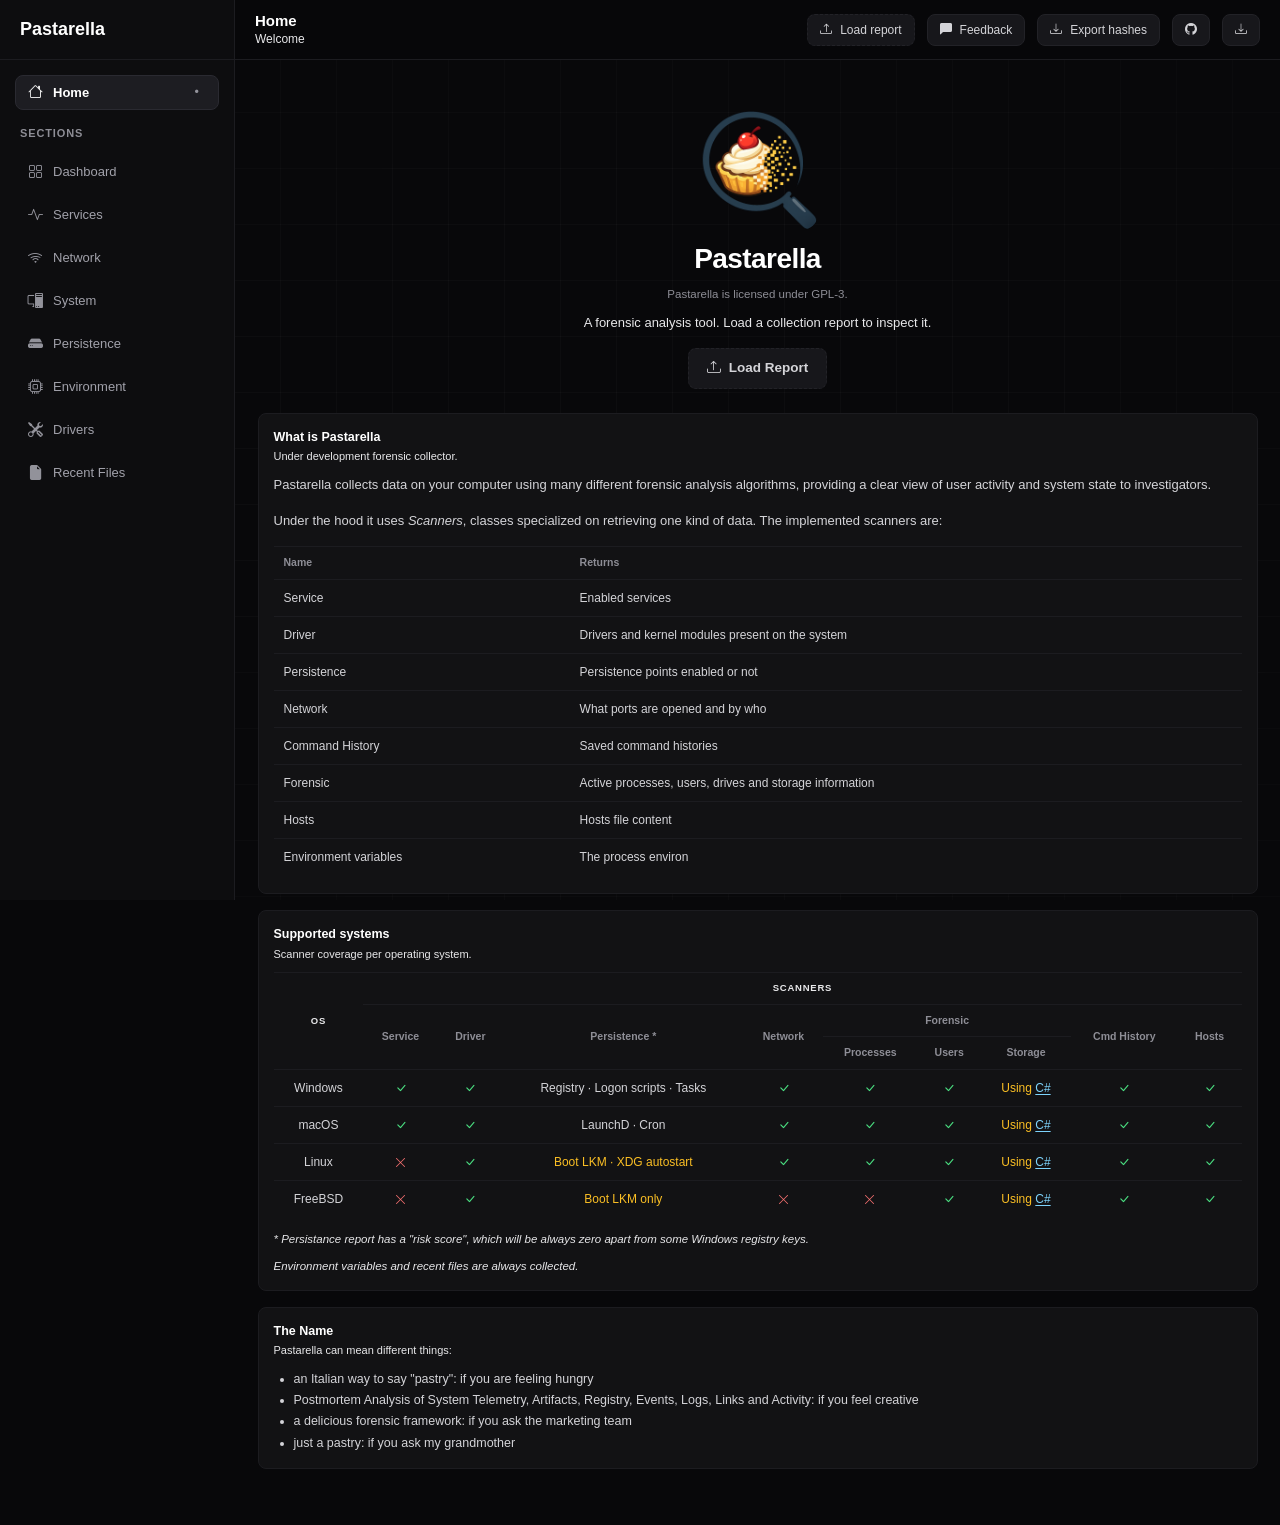
==== web/index.html @ 0f083f84 "feat(web): column visibility menu, per-card search, header alignment fixes" ====
<!DOCTYPE html>
<html lang="it">
<head>
    <meta charset="utf-8">
    <meta name="viewport" content="width=device-width, initial-scale=1">
    <title>Pastarella — Analyzer</title>
    <link href="https://cdn.jsdelivr.net/npm/bootstrap@5.3.8/dist/css/bootstrap.min.css" rel="stylesheet" integrity="sha384-sRIl4kxILFvY47J16cr9ZwB07vP4J8+LH7qKQnuqkuIAvNWLzeN8tE5YBujZqJLB" crossorigin="anonymous">
    <link rel="stylesheet" href="https://cdn.jsdelivr.net/npm/bootstrap-icons@1.11.3/font/bootstrap-icons.min.css">
    <link rel="stylesheet" href="./css/variables.css">
    <link rel="stylesheet" href="./css/base.css">
    <link rel="stylesheet" href="./css/sidebar.css">
    <link rel="stylesheet" href="./css/topbar.css">
    <link rel="stylesheet" href="./css/content.css">
    <link rel="stylesheet" href="./css/cards.css">
    <link rel="stylesheet" href="./css/panels.css">
    <link rel="stylesheet" href="./css/table.css">
    <link rel="stylesheet" href="./css/home.css">
    <link rel="stylesheet" href="./css/responsive.css">
</head>
<body>
    <div class="app">
    <aside class="sidebar">
        <div class="brand">
        <div class="brand-text">
            <div class="brand-name">Pastarella</div>
        </div>
        </div>

        <nav class="side-nav home-nav">
            <a href="#" class="side-link" data-page="index">
                <i class="bi bi-house"></i>
                <span>Home</span>
                <i class="bi bi-dot active-dot ms-auto" style="visibility:hidden"></i>
            </a>
        </nav>

        <div class="sections-label">Sections</div>
        <nav class="side-nav">
            <a href="#" class="side-link" data-page="dashboard">
                <i class="bi bi-grid"></i>
                <span>Dashboard</span>
                <i class="bi bi-dot active-dot ms-auto"></i>
            </a>

            <!-- services -->
            <a href="#" class="side-link" data-page="services">
                <i class="bi bi-activity"></i>
                <span>Services</span>
                <i class="bi bi-dot active-dot ms-auto" style="visibility:hidden"></i>
            </a>

            <!-- open ports, hosts -->
            <a href="#" class="side-link" data-page="network">
                <i class="bi bi-wifi"></i>
                <span>Network</span>
                <i class="bi bi-dot active-dot ms-auto" style="visibility:hidden"></i>
            </a>

            <!-- system: processes, users, storage -->
            <a href="#" class="side-link" data-page="system">
                <i class="bi bi-pc-display"></i>
                <span>System</span>
                <i class="bi bi-dot active-dot ms-auto" style="visibility:hidden"></i>
            </a>

            <!-- persistence -->
            <a href="#" class="side-link" data-page="persistence">
                <i class="bi bi-hdd-fill"></i>
                <span>Persistence</span>
                <i class="bi bi-dot active-dot ms-auto" style="visibility:hidden"></i>
            </a>

            <!-- environment variables, history -->
            <a href="#" class="side-link" data-page="environment">
                <i class="bi bi-cpu"></i>
                <span>Environment</span>
                <i class="bi bi-dot active-dot ms-auto" style="visibility:hidden"></i>
            </a>

            <!-- drivers -->
            <a href="#" class="side-link" data-page="drivers">
                <i class="bi bi-tools"></i>
                <span>Drivers</span>
                <i class="bi bi-dot active-dot ms-auto" style="visibility:hidden"></i>
            </a>

            <!-- recent files -->
            <a href="#" class="side-link" data-page="recent-files">
                <i class="bi bi-file-earmark-fill"></i>
                <span>Recent Files</span>
                <i class="bi bi-dot active-dot ms-auto" style="visibility:hidden"></i>
            </a>
        </nav>
    </aside>

    <div class="main-col">
        <header class="topbar">
        <div class="topbar-left">
            <div class="topbar-title" id="topbarTitle">Home</div>
            <div class="topbar-sub" id="topbarSub">Welcome</div>
        </div>
        <div class="topbar-right">
            <button class="btn-navbar" type="button" data-action="load-report"><i class="bi bi-upload"></i> Load report</button>
            <button class="btn-navbar" type="button" data-bs-toggle="modal" data-bs-target="#feedbackModal"><i class="bi bi-chat-left-fill"></i> Feedback</button>
            <button class="btn-navbar" type="button" data-action="export-hashes"><i class="bi bi-download"></i> Export hashes</button>
            <a class="btn-navbar" href="https://github.com/xEcho1337/Pastarella" target="_blank" rel="noopener noreferrer" title="GitHub" aria-label="GitHub"><i class="bi bi-github"></i></a>
            <a class="btn-navbar" href="https://github.com/xEcho1337/Pastarella/releases" target="_blank" rel="noopener noreferrer" title="Download latest release" aria-label="Download latest release"><i class="bi bi-download"></i></a>
        </div>
        </header>

        <main class="content">
        <div class="content-inner" id="pageContent">
            <!-- Page partials from ./pages/ are loaded here by js/router.js -->
        </div>
        </main>
    </div>
    </div>

    <!-- Feedback modal (ported from the old site) -->
    <div class="modal fade" id="feedbackModal" tabindex="-1" aria-labelledby="feedbackModalLabel" aria-hidden="true">
        <div class="modal-dialog">
            <div class="modal-content dark-modal">
                <div class="modal-header">
                    <h1 class="modal-title fs-5" id="feedbackModalLabel">Send feedback</h1>
                    <button type="button" class="btn-close btn-close-white" data-bs-dismiss="modal" aria-label="Close"></button>
                </div>
                <div class="modal-body">
                    <div class="mb-3">
                        <label for="feedbackSubject" class="form-label">Subject</label>
                        <input type="text" class="form-control dark-input" id="feedbackSubject" placeholder="Report title">
                    </div>
                    <div class="mb-3">
                        <label for="feedbackMessage" class="form-label">Message</label>
                        <textarea class="form-control dark-input" id="feedbackMessage" rows="6"></textarea>
                    </div>
                </div>
                <div class="modal-footer">
                    <button type="button" class="btn-refresh" data-bs-dismiss="modal">Close</button>
                    <button type="button" class="btn-refresh" id="sendFeedbackBtn">Send</button>
                </div>
            </div>
        </div>
    </div>

    <!-- Shared markup templates (vanilla): cloned by js/components.js, never rendered directly -->
    <template id="tpl-page-head">
        <div class="page-head">
            <div>
                <h1 class="page-title"></h1>
                <p class="page-sub"></p>
            </div>
        </div>
    </template>

    <template id="tpl-empty-state">
        <div class="page-head">
            <div>
                <h1 class="page-title"></h1>
                <p class="page-sub"></p>
            </div>
        </div>
        <div class="empty-report">
            <div class="empty-report-icon"><i class="bi bi-file-earmark-arrow-up"></i></div>
            <div class="empty-report-title">No report loaded</div>
            <div class="empty-report-text"></div>
            <button class="btn-navbar" type="button" data-action="load-report"><i class="bi bi-upload"></i> Load report</button>
        </div>
    </template>

    <script src="https://cdn.jsdelivr.net/npm/bootstrap@5.3.8/dist/js/bootstrap.bundle.min.js" integrity="sha384-FKyoEForCGlyvwx9Hj09JcYn3nv7wiPVlz7YYwJrWVcXK/BmnVDxM+D2scQbITxI" crossorigin="anonymous"></script>
    <script src="./js/report-store.js"></script>
    <script src="./js/components.js"></script>
    <script src="./js/pager.js"></script>
    <script src="./js/table-search.js"></script>
    <script src="./js/section-renderers.js"></script>
    <script src="./js/column-resize.js"></script>
    <script src="./js/collapse.js"></script>
    <script src="./js/export-hashes.js"></script>
    <script src="./js/feedback.js"></script>
    <script src="./js/home.js"></script>
    <script src="./js/dashboard.js"></script>
    <script src="./js/router.js"></script>
</body>
</html>
---- web/css/variables.css ----
/* Variables */

:root {
  --bg: #08080a;
  --topbar-h: 60px;

  --sidebar-bg: #0d0d0f;

  --panel: #121214;
  --panel-2: #141417;

  --border: #222227;
  --border-soft: #1c1c20;

  --text: #ffffff;
  --muted: #e8e8ea;
  --muted-2: #8e8e96;

  --green-text: #4ade80;
  --green-bg: rgba(34, 197, 94, 0.12);
  --green-border: rgba(34, 197, 94, 0.35);

  --red-text: #f87171;
  --red-bg: rgba(248, 113, 113, 0.12);
  --red-border: rgba(248, 113, 113, 0.35);

  --amber-text: #fbbf24;
  --amber-bg: rgba(251, 191, 36, 0.12);
  --amber-border: rgba(251, 191, 36, 0.35);
}
---- web/css/base.css ----
/* Base */

* {
  box-sizing: border-box;
}

html,
body {
  margin: 0;
  padding: 0;
  min-height: 100vh;
  background: var(--bg);
  color: var(--text);
  font-family:
    -apple-system,
    BlinkMacSystemFont,
    "Inter",
    "Segoe UI",
    Roboto,
    Helvetica,
    Arial,
    sans-serif;
  font-size: 15px;
}

/* Faint background grid */
body::before {
  content: "";
  position: fixed;
  inset: 0;
  pointer-events: none;
  background-image:
    linear-gradient(rgba(255, 255, 255, 0.025) 1px, transparent 1px),
    linear-gradient(90deg, rgba(255, 255, 255, 0.025) 1px, transparent 1px);
  background-size: 56px 56px;
  mask-image: radial-gradient(
    ellipse at center,
    black 40%,
    rgba(0, 0, 0, 0.6) 100%
  );
}

.app {
  display: flex;
  position: relative;
  z-index: 1;
  min-height: 100vh;
}

/* Load Report buttons: dashed border everywhere */
.btn-refresh[data-action="load-report"],
.btn-navbar[data-action="load-report"] {
  border-style: dashed;
}

/* Dark Bootstrap modal (feedback) */
.dark-modal {
  background: var(--panel);
  border: 1px solid var(--border);
  color: var(--text);
}

.dark-modal .modal-header,
.dark-modal .modal-footer {
  border-color: var(--border-soft);
}

.dark-input {
  background: #0d0d0f;
  border: 1px solid var(--border);
  color: var(--text);
}

.dark-input:focus {
  background: #0d0d0f;
  border-color: #3f3f46;
  color: #fff;
  box-shadow: none;
}

.dark-input::placeholder {
  color: var(--muted-2);
}
---- web/css/sidebar.css ----
/* Sidebar */

.sidebar {
  display: flex;
  flex-direction: column;
  position: sticky;
  top: 0;
  width: 235px;
  min-width: 215px;
  height: 100vh;
  padding: 0 12px 14px 12px;
  background: var(--sidebar-bg);
  border-right: 1px solid var(--border-soft);
}

/* Sidebar header: same height as topbar to align borders */
.brand {
  display: flex;
  align-items: center;
  gap: 10px;
  height: var(--topbar-h);
  min-height: var(--topbar-h);
  margin: 0 -12px 12px -12px;
  padding: 0 20px;
  border-bottom: 1px solid var(--border-soft);
}

.brand-icon {
  display: flex;
  align-items: center;
  justify-content: center;
  width: 28px;
  height: 28px;
  border-radius: 7px;
  background: #1a1a1e;
  border: 1px solid var(--border);
  font-size: 14px;
  color: #d4d4d8;
}

.brand-name {
  font-size: 18px;
  font-weight: 700;
  line-height: 1.1;
}

.brand-sub {
  font-size: 10px;
  color: var(--muted);
}

.sections-label {
  margin-bottom: 10px;
  padding: 0 8px;
  font-size: 11px;
  font-weight: 700;
  text-transform: uppercase;
  letter-spacing: 0.08em;
  color: var(--muted-2);
}

.side-nav {
  display: flex;
  flex-direction: column;
  gap: 2px;
}

.home-nav {
  margin-bottom: 12px;
}

.side-link {
  display: flex;
  align-items: center;
  gap: 10px;
  padding: 8px 12px;
  margin: 3px;
  border: 1px solid transparent;
  border-radius: 8px;
  font-size: 13px;
  height: 35px;
  color: #a1a1aa;
  text-decoration: none;
}

.side-link i {
  font-size: 15px;
  opacity: 0.9;
}

.side-link:hover {
  background: #17171a;
  color: #e4e4e7;
}

.side-link.active {
  background: #1d1d22;
  border-color: #2a2a31;
  font-weight: 600;
  color: #fff;
}

.active-dot {
  font-size: 18px !important;
  color: #a1a1aa;
}

.restricted-box {
  margin: 8px 2px 2px 2px;
  padding: 11px 12px;
  background: #131316;
  border: 1px solid var(--border-soft);
  border-radius: 8px;
}

.restricted-title {
  margin-bottom: 4px;
  font-size: 11px;
  font-weight: 700;
}

.restricted-text {
  font-size: 10.5px;
  line-height: 1.45;
  color: var(--muted);
}
---- web/css/topbar.css ----
/* Main column + Topbar */

.main-col {
  display: flex;
  flex-direction: column;
  flex: 1;
  min-width: 0;
}

.topbar {
  display: flex;
  align-items: center;
  justify-content: space-between;
  position: sticky;
  top: 0;
  z-index: 10;
  height: var(--topbar-h);
  min-height: var(--topbar-h);
  padding: 0 20px;
  background: rgba(8, 8, 10, 0.85);
  backdrop-filter: blur(6px);
  border-bottom: 1px solid var(--border-soft);
}

.topbar-title {
  font-size: 15px;
  font-weight: 700;
  line-height: 1.2;
}

.topbar-sub {
  font-size: 12px;
  color: var(--muted);
}

.topbar-right {
  display: flex;
  align-items: center;
  gap: 12px;
}

.session-pill {
  display: inline-flex;
  align-items: center;
  gap: 6px;
  padding: 4px 10px;
  background: #111114;
  border: 1px solid var(--border-soft);
  border-radius: 999px;
  font-size: 10.5px;
  color: #a1a1aa;
}

.green-dot {
  display: inline-block;
  width: 6px;
  height: 6px;
  border-radius: 50%;
  background: #22c55e;
  box-shadow: 0 0 6px rgba(34, 197, 94, 0.9);
}

.admin-name {
  font-size: 11.5px;
  font-weight: 700;
}

.btn-navbar {
  display: inline-flex;
  align-items: center;
  gap: 8px;
  padding: 6px 12px;
  background: #17171b;
  border: 1px solid var(--border);
  border-radius: 8px;
  font-size: 12px;
  color: #d4d4d8;
  cursor: pointer;
}

.btn-navbar:hover {
  background: #1e1e24;
}

a.btn-navbar {
  text-decoration: none;
}
---- web/css/content.css ----
/* Content */

.content {
  display: flex;
  justify-content: center;
  padding: 22px 20px 40px 20px;
}

.content-inner {
  width: 100%;
  max-width: 1000px;
}

.page-head {
  display: flex;
  align-items: flex-start;
  justify-content: space-between;
  margin-bottom: 14px;
}

.page-title {
  margin: 0;
  font-size: 16px;
  font-weight: 700;
}

.page-sub {
  margin: 3px 0 0 0;
  font-size: 13px;
  color: var(--muted);
}

.btn-refresh,
.btn-viewall {
  padding: 8px 16px;
  background: #17171b;
  border: 1px solid var(--border);
  border-radius: 8px;
  font-size: 13px;
  font-weight: 600;
  color: #d4d4d8;
  white-space: nowrap;
  cursor: pointer;
}

.btn-refresh:hover,
.btn-viewall:hover {
  background: #202027;
}

.btn-refresh.loading {
  opacity: 0.6;
  pointer-events: none;
}

/* Empty state shown when no report is loaded yet */
.empty-report {
  display: flex;
  flex-direction: column;
  align-items: center;
  justify-content: center;
  gap: 12px;
  min-height: 320px;
  padding: 48px 24px;
  background: var(--panel);
  border: 1px dashed var(--border);
  border-radius: 8px;
  text-align: center;
}

.empty-report-icon {
  font-size: 44px;
  color: var(--muted-2);
}

.empty-report-title {
  font-size: 16px;
  font-weight: 700;
}

.empty-report-text {
  max-width: 420px;
  font-size: 13px;
  color: var(--muted);
}
---- web/css/cards.css ----
/* Stat cards */

.stats-grid {
  display: grid;
  grid-template-columns: repeat(4, 1fr);
  gap: 12px;
  margin-bottom: 12px;
}

.stat-card {
  min-height: 88px;
  padding: 12px 13px;
  background: var(--panel);
  border: 1px solid var(--border-soft);
  border-radius: 8px;
}

.stat-top {
  display: flex;
  align-items: center;
  justify-content: space-between;
  margin-bottom: 6px;
}

.stat-label {
  font-size: 10.5px;
  color: var(--muted);
  white-space: nowrap;
  overflow: hidden;
  text-overflow: ellipsis;
}

.stat-top i {
  font-size: 12px;
  color: var(--muted-2);
}

.stat-value {
  font-size: 20px;
  font-weight: 800;
  line-height: 1.1;
  letter-spacing: -0.02em;
}

.stat-sub {
  margin-top: 3px;
  font-size: 10px;
  color: var(--muted-2);
}
---- web/css/panels.css ----
/* Center panels: chart + status */

.mid-grid {
  display: grid;
  grid-template-columns: 1.65fr 1fr;
  gap: 12px;
  margin-bottom: 12px;
}

.panel {
  padding: 14px 15px;
  background: var(--panel);
  border: 1px solid var(--border-soft);
  border-radius: 8px;
}

.panel-title {
  font-size: 12.5px;
  font-weight: 700;
}

.panel-sub {
  margin-top: 2px;
  margin-bottom: 10px;
  font-size: 11px;
  color: var(--muted);
}

/* Per-card collapse toggle: quiet ghost button, icon only */
.btn-collapse {
  display: inline-flex;
  align-items: center;
  justify-content: center;
  width: 26px;
  height: 26px;
  padding: 0;
  background: transparent;
  border: 1px solid transparent;
  border-radius: 6px;
  font-size: 13px;
  color: var(--muted-2);
  cursor: pointer;
  transition: background 0.15s, color 0.15s, border-color 0.15s;
}

.btn-collapse:hover {
  background: #1e1e24;
  border-color: var(--border);
  color: #e4e4e7;
}

.recent-actions {
  display: flex;
  align-items: center;
  gap: 8px;
}

/* Collapsed table card: keep the header row only */
.panel.collapsed > :not(.recent-head) {
  display: none;
}

.panel.collapsed > .recent-head {
  margin-bottom: 0;
}

.chart-wrap {
  display: flex;
  flex-direction: column;
  justify-content: flex-end;
  min-height: 172px;
}

.chart-bars {
  display: flex;
  align-items: flex-end;
  gap: 7px;
  height: 132px;
  padding-bottom: 0;
  border-bottom: 1px solid var(--border-soft);
}

.bar-col {
  display: flex;
  flex-direction: column;
  justify-content: flex-end;
  align-items: center;
  flex: 1;
  height: 100%;
}

.bar {
  width: 100%;
  max-width: 22px;
  min-height: 2px;
  background: #232329;
  border-radius: 2px 2px 0 0;
}

.bar.has-value {
  background: #3f3f46;
}

.chart-labels {
  display: flex;
  gap: 7px;
  padding-top: 6px;
}

.chart-labels span {
  flex: 1;
  font-size: 8px;
  text-align: center;
  white-space: nowrap;
  color: var(--muted-2);
}

.status-rows {
  display: flex;
  flex-direction: column;
}

.status-row {
  display: flex;
  align-items: center;
  justify-content: space-between;
  gap: 10px;
  padding: 9px 0;
  border-bottom: 1px solid var(--border-soft);
  font-size: 11.5px;
}

.status-row span {
  color: var(--muted);
}

.status-row strong {
  font-size: 11.5px;
  font-weight: 700;
}

.mono {
  font-family: ui-monospace, SFMono-Regular, Menlo, Consolas, monospace;
  font-size: 11px;
}

.manage-link {
  display: inline-flex;
  align-items: center;
  gap: 6px;
  margin-top: 10px;
  font-size: 11.5px;
  font-weight: 700;
  color: #e4e4e7;
  text-decoration: none;
}

.manage-link:hover {
  color: #fff;
}
---- web/css/table.css ----
/* Recent connections */

.recent-panel {
  padding-bottom: 8px;
}

/* Stacked table cards need breathing room */
.recent-panel + .recent-panel {
  margin-top: 12px;
}

.recent-head {
  display: flex;
  align-items: flex-start;
  justify-content: space-between;
  margin-bottom: 8px;
}

.recent-head .panel-sub {
  margin-bottom: 0;
}

/* Dark thin scrollbars for wide tables (Firefox + WebKit) */
.table-responsive {
  padding-bottom: 4px;
  scrollbar-width: thin;
  scrollbar-color: #2e2e35 transparent;
}

.table-responsive::-webkit-scrollbar {
  height: 8px;
  width: 8px;
}

.table-responsive::-webkit-scrollbar-track {
  background: transparent;
}

.table-responsive::-webkit-scrollbar-thumb {
  background: #2e2e35;
  border-radius: 999px;
}

.table-responsive::-webkit-scrollbar-thumb:hover {
  background: #3f3f46;
}

.table-responsive::-webkit-scrollbar-corner {
  background: transparent;
}

/* Sort indicator appended to the active header */
.sort-ind {
  margin-left: 6px;
  font-size: 9px;
  color: var(--muted);
  white-space: nowrap;
}

/* Per-card search: filters the full dataset (every pager page) */
.table-search {
  display: flex;
  align-items: center;
  gap: 8px;
  margin: 10px 0 2px 0;
}

/* Inside the card header: fill the space between title and actions */
.recent-head .table-search {
  flex: 1;
  min-width: 0;
  margin: 0 16px;
  align-self: center;
}

.recent-head > div:first-child,
.recent-head .recent-actions {
  flex: none;
}

.table-search-icon {
  flex: none;
  font-size: 12px;
  color: var(--muted-2);
}

.table-search-input {
  flex: 1;
  min-width: 0;
  padding: 6px 10px;
  background: #17171b;
  border: 1px solid var(--border);
  border-radius: 6px;
  font-size: 12px;
  color: #e4e4e7;
}

.table-search-input::placeholder {
  color: var(--muted-2);
}

.table-search-input:focus {
  outline: none;
  border-color: #3f3f46;
}

.table-search-select {
  flex: none;
  max-width: 180px;
  padding: 6px 6px;
  background: #17171b;
  border: 1px solid var(--border);
  border-radius: 6px;
  font-size: 11px;
  color: #d4d4d8;
  cursor: pointer;
}

.table-search-clear {
  flex: none;
  width: 26px;
  height: 26px;
  padding: 0;
  background: transparent;
  border: 1px solid transparent;
  border-radius: 6px;
  font-size: 14px;
  line-height: 1;
  color: var(--muted);
  cursor: pointer;
}

.table-search-clear:hover {
  background: #1e1e24;
  border-color: var(--border);
  color: #e4e4e7;
}

/* Empty result row (filter with no matches, or empty table) */
.dark-table tbody td.no-matches {
  padding: 16px 10px;
  border-bottom: none;
  text-align: center;
  font-size: 12px;
  color: var(--muted-2);
}

/* Pager bar under wide tables */
.pager-bar {
  display: flex;
  align-items: center;
  justify-content: space-between;
  gap: 12px;
  flex-wrap: wrap;
  padding: 10px 2px 2px 2px;
}

.pager-info {
  font-size: 11px;
  color: var(--muted-2);
}

.pager-controls {
  display: flex;
  align-items: center;
  gap: 4px;
}

.pager-btn {
  min-width: 26px;
  height: 26px;
  padding: 0 8px;
  background: transparent;
  border: 1px solid transparent;
  border-radius: 6px;
  font-size: 11px;
  color: var(--muted);
  cursor: pointer;
}

.pager-btn:hover:not(:disabled) {
  background: #1e1e24;
  border-color: var(--border);
  color: #e4e4e7;
}

.pager-btn.current {
  background: #1d1d22;
  border-color: #2a2a31;
  font-weight: 700;
  color: #fff;
}

.pager-btn:disabled {
  opacity: 0.35;
  cursor: default;
}

.pager-ellipsis {
  padding: 0 2px;
  font-size: 11px;
  color: var(--muted-2);
}

.pager-select {
  margin-left: 6px;
  padding: 4px 6px;
  background: #17171b;
  border: 1px solid var(--border);
  border-radius: 6px;
  font-size: 11px;
  color: #d4d4d8;
  cursor: pointer;
}

.dark-table {
  width: 100%;
  border-collapse: collapse;
  font-size: 12px;
}

.dark-table thead th {
  padding: 8px 10px;
  border-top: 1px solid var(--border-soft);
  border-bottom: 1px solid var(--border-soft);
  font-size: 10.5px;
  font-weight: 600;
  text-align: left;
  color: var(--muted-2);
  position: relative;
  overflow: visible;
}

/* Resizable columns: fixed layout only after the user drags (or on restore) */
.dark-table.resizable {
  table-layout: fixed;
  width: 100%;
}

.dark-table.resizable tbody td {
  overflow: hidden;
  text-overflow: ellipsis;
}

/* Invisible grip on the right edge of each header cell */
.col-grip {
  position: absolute;
  top: 0;
  right: -5px;
  width: 10px;
  height: 100%;
  cursor: col-resize;
  z-index: 2;
  touch-action: none;
}

.col-grip::after {
  content: "";
  position: absolute;
  top: 6px;
  bottom: 6px;
  left: 4px;
  width: 2px;
  border-radius: 2px;
  background: transparent;
  transition: background 0.15s;
}

.col-grip:hover::after {
  background: rgba(255, 255, 255, 0.25);
}

body.col-resizing,
body.col-resizing .col-grip {
  cursor: col-resize !important;
  user-select: none;
}

body.col-resizing .col-grip::after {
  background: rgba(255, 255, 255, 0.35);
}

/* Column reorder: grab cursor, drag ghost and drop indicators */
.dark-table thead th.reorderable {
  cursor: grab;
}

.dark-table thead th.col-dragging {
  opacity: 0.4;
}

.dark-table thead th.drop-before {
  box-shadow: inset 2px 0 0 rgba(255, 255, 255, 0.5);
}

.dark-table thead th.drop-after {
  box-shadow: inset -2px 0 0 rgba(255, 255, 255, 0.5);
}

.col-ghost {
  position: fixed;
  z-index: 100;
  pointer-events: none;
  padding: 8px 10px;
  background: #1d1d22;
  border: 1px solid var(--border);
  border-radius: 6px;
  font-size: 10.5px;
  font-weight: 600;
  white-space: nowrap;
  color: var(--muted);
  box-shadow: 0 8px 24px rgba(0, 0, 0, 0.5);
}

/* Right-click column menu: checkbox per column + Show all */
.col-menu {
  position: fixed;
  z-index: 200;
  min-width: 190px;
  max-width: 260px;
  max-height: 300px;
  overflow-y: auto;
  margin: 0;
  padding: 4px;
  background: #1d1d22;
  border: 1px solid var(--border);
  border-radius: 8px;
  box-shadow: 0 8px 24px rgba(0, 0, 0, 0.5);
  scrollbar-width: thin;
  scrollbar-color: #2e2e35 transparent;
}

.col-menu-item {
  display: flex;
  align-items: center;
  gap: 8px;
  margin: 0;
  padding: 6px 8px;
  border-radius: 6px;
  font-size: 12px;
  font-weight: 400;
  color: #d4d4d8;
  cursor: pointer;
  user-select: none;
}

.col-menu-item:hover {
  background: #26262c;
}

.col-menu-item input {
  margin: 0;
  accent-color: #7c9aff;
  cursor: pointer;
}

.col-menu-item.is-hidden span {
  color: var(--muted-2);
}

/* Last visible column cannot be hidden (nothing left to right-click) */
.col-menu-item:has(input:disabled) {
  opacity: 0.45;
  cursor: default;
}

.col-menu-sep {
  margin: 4px 2px;
  border-top: 1px solid var(--border-soft);
}

.col-menu-all {
  display: block;
  width: 100%;
  padding: 6px 8px;
  background: transparent;
  border: none;
  border-radius: 6px;
  font-size: 12px;
  font-weight: 600;
  text-align: left;
  color: #e4e4e7;
  cursor: pointer;
}

.col-menu-all:hover:not(:disabled) {
  background: #26262c;
}

.col-menu-all:disabled {
  opacity: 0.35;
  cursor: default;
}

body.col-reordering,
body.col-reordering .dark-table thead th {
  cursor: grabbing !important;
  user-select: none;
}

.dark-table tbody td {
  padding: 9px 10px;
  border-bottom: 1px solid var(--border-soft);
  vertical-align: middle;
  color: #d4d4d8;
}

.dark-table tbody tr:last-child td {
  border-bottom: none;
}

.dark-table tbody tr:hover td {
  background: rgba(255, 255, 255, 0.015);
}

.cell-date {
  font-size: 11.5px;
  white-space: nowrap;
}

.cell-ip {
  font-size: 11.5px;
}

/* Centered yes/no + signature icons */
.dark-table td.icon-cell {
  text-align: center;
}

.dark-table td.icon-cell i[title] {
  cursor: help;
}

.token-badge {
  padding: 2px 8px;
  background: #1e1e24;
  border: 1px solid #2b2b32;
  border-radius: 999px;
  font-size: 10px;
  font-weight: 700;
  color: #d4d4d8;
}

.cell-path {
  font-family: ui-monospace, SFMono-Regular, Menlo, Consolas, monospace;
  font-size: 11px;
  white-space: nowrap;
  color: #d4d4d8;
}

.status-badge {
  padding: 2px 8px;
  border: 1px solid;
  border-radius: 999px;
  font-family: ui-monospace, monospace;
  font-size: 10px;
  font-weight: 700;
}

.status-ok {
  background: var(--green-bg);
  border-color: var(--green-border);
  color: var(--green-text);
}

.status-err {
  background: var(--red-bg);
  border-color: var(--red-border);
  color: var(--red-text);
}

.status-warn {
  background: var(--amber-bg);
  border-color: var(--amber-border);
  color: var(--amber-text);
}
---- web/css/home.css ----
/* Home */

.home-hero {
  text-align: center;
  padding: 28px 16px 24px 16px;
}

.home-logo {
  width: 120px;
  height: 120px;
  object-fit: contain;
  border-radius: 16px;
}

.home-title {
  margin: 12px 0 0 0;
  font-size: 28px;
  font-weight: 800;
  letter-spacing: -0.02em;
}

.home-sub {
  margin: 10px 0 0 0;
  font-size: 13px;
  color: var(--muted);
}

.home-license {
  margin: 10px 0 0 0;
  font-size: 11.5px;
  color: var(--muted-2);
}

.home-actions {
  margin-top: 16px;
}

.home-load-btn {
  display: inline-flex;
  align-items: center;
  gap: 8px;
  padding: 9px 18px;
  font-size: 13.5px;
}

.home-report-line {
  margin: 12px 0 0 0;
  font-size: 12.5px;
  color: var(--muted);
}

.linklike {
  padding: 0;
  background: none;
  border: none;
  font-size: inherit;
  font-weight: 700;
  color: #e4e4e7;
  text-decoration: underline;
  cursor: pointer;
}

.linklike:hover {
  color: #fff;
}

.content-inner > .home-panel {
  margin-bottom: 16px;
}

.home-text {
  font-size: 13px;
  line-height: 1.6;
  color: #d4d4d8;
}

.home-note {
  margin: 10px 0 0 0;
  font-size: 11.5px;
  font-style: italic;
  color: var(--muted);
}

.home-list {
  margin: 0;
  padding-left: 20px;
  font-size: 12.5px;
  line-height: 1.7;
  color: #d4d4d8;
}

/* Coverage matrix: soft tints matching the dark theme */
.matrix-table {
  text-align: center;
}

.matrix-table thead th {
  text-align: center;
  vertical-align: middle;
}

/* Group row of the two-level head */
.matrix-table thead tr:first-child th {
  font-size: 9.5px;
  text-transform: uppercase;
  letter-spacing: 0.08em;
  color: var(--muted);
}

.matrix-table td.full {
  color: var(--green-text);
}

.matrix-table td.partial {
  color: var(--amber-text);
}

.matrix-table td.missing {
  color: var(--red-text);
}

.matrix-table a {
  color: #7dd3fc;
  text-decoration: underline;
  text-underline-offset: 2px;
}

.matrix-table a:hover {
  color: #bae6fd;
}
---- web/css/responsive.css ----
/* Responsive */

@media (max-width: 1100px) {
  .stats-grid {
    grid-template-columns: repeat(2, 1fr);
  }

  .mid-grid {
    grid-template-columns: 1fr;
  }
}

@media (max-width: 768px) {
  .sidebar {
    display: none;
  }

  .cell-path {
    white-space: normal;
    word-break: break-all;
  }

  /* Card header search drops to its own row on narrow screens */
  .recent-head {
    flex-wrap: wrap;
  }

  .recent-head .table-search {
    flex-basis: 100%;
    order: 3;
    margin: 8px 0 0 0;
  }
}
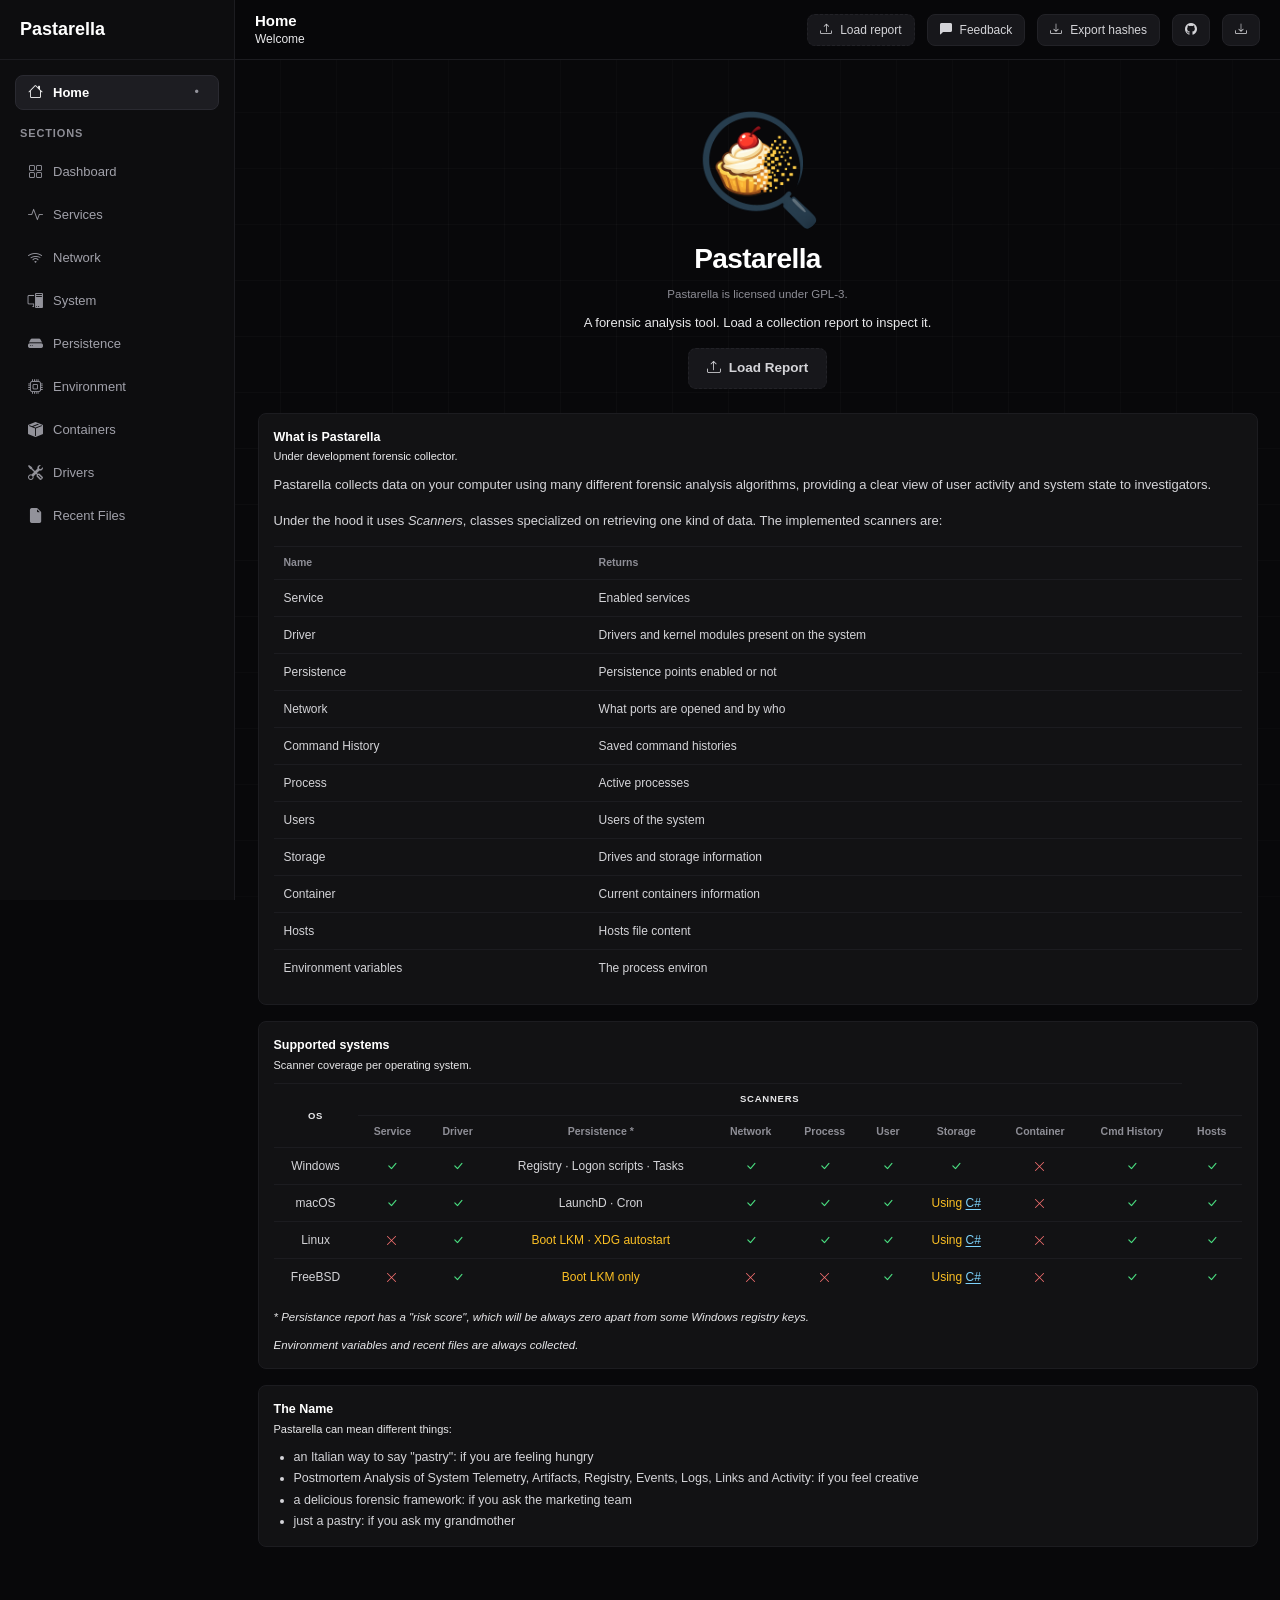
==== commit 7c43098c: "feat: introduce container scanner" ====
--- a/web/index.html
+++ b/web/index.html
@@ -74,6 +74,13 @@
             <a href="#" class="side-link" data-page="environment">
                 <i class="bi bi-cpu"></i>
                 <span>Environment</span>
+                <i class="bi bi-dot active-dot ms-auto" style="visibility:hidden"></i>
+            </a>
+
+            <!-- containers -->
+            <a href="#" class="side-link" data-page="containers">
+                <i class="bi bi-box-seam-fill"></i>
+                <span>Containers</span>
                 <i class="bi bi-dot active-dot ms-auto" style="visibility:hidden"></i>
             </a>
 
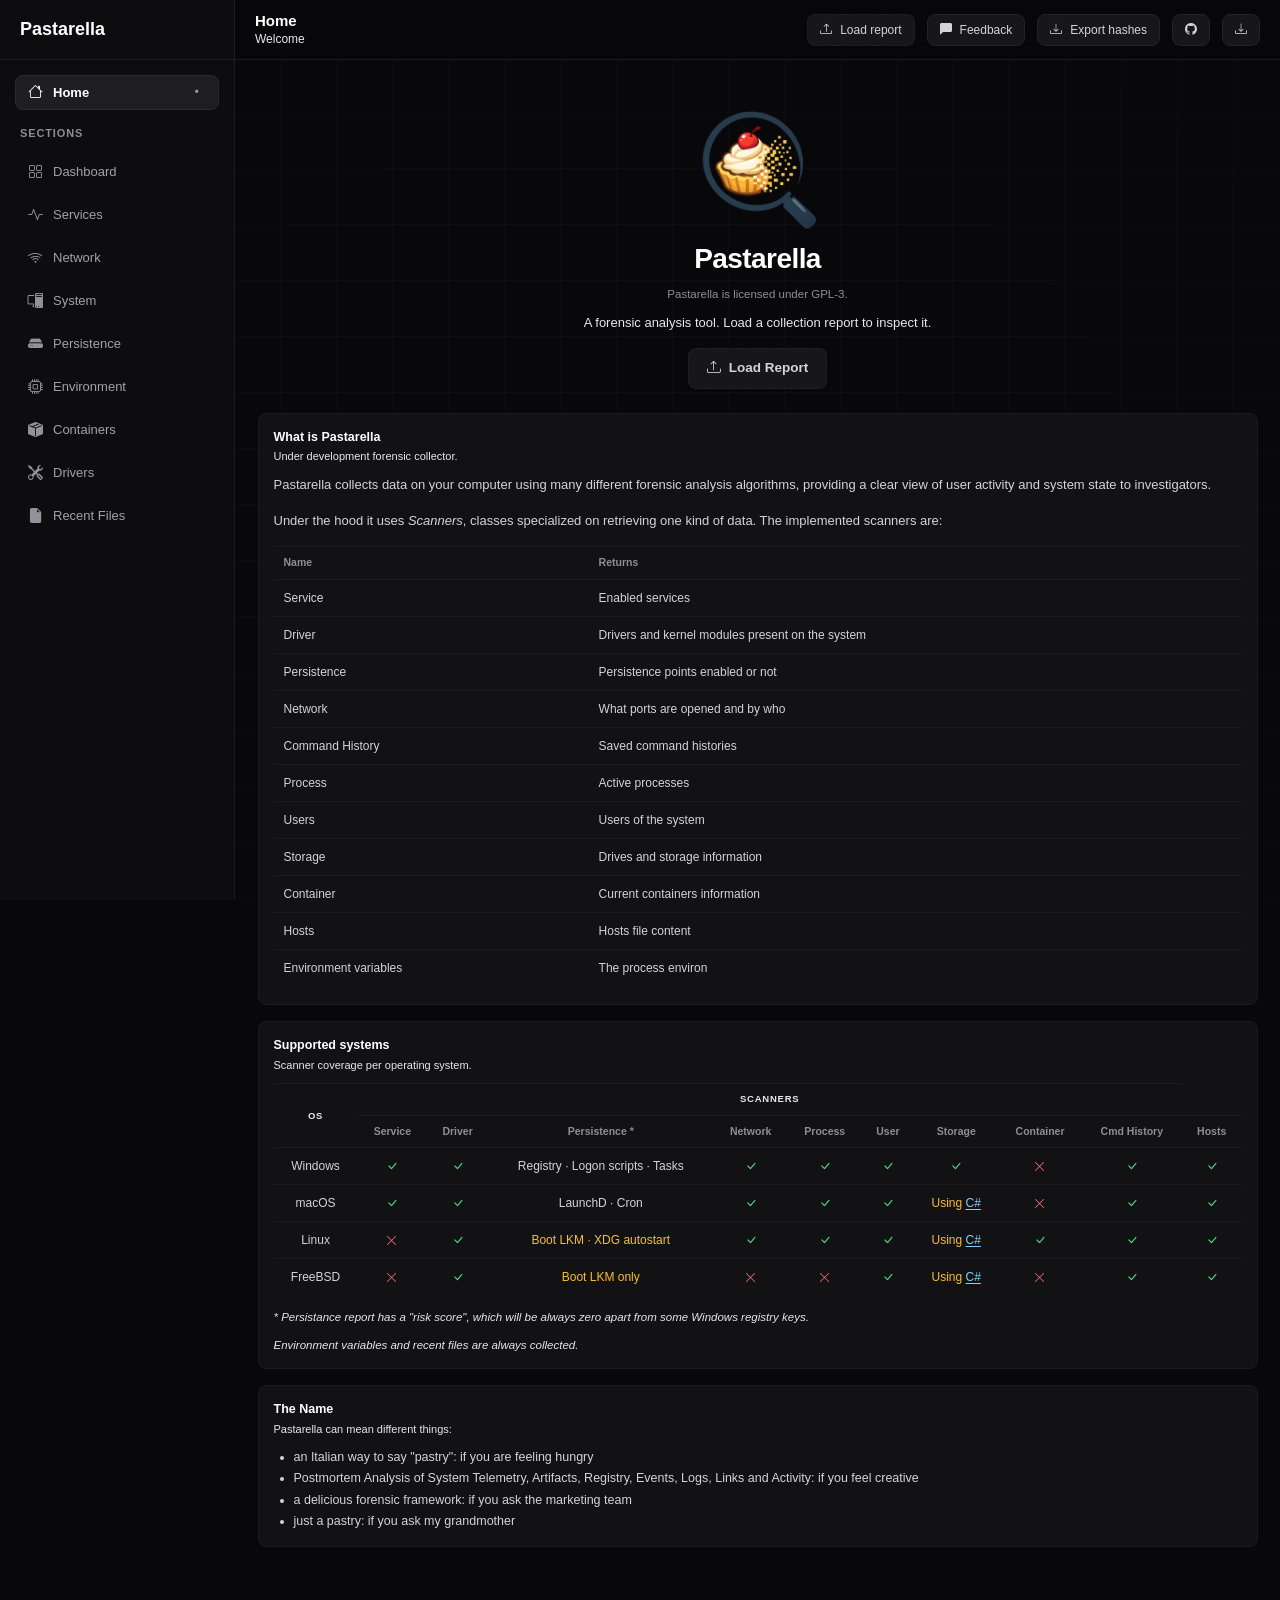
==== commit 290e3589: "feat(web): general code refactoring" ====
--- a/web/index.html
+++ b/web/index.html
@@ -1,191 +1,311 @@
-<!DOCTYPE html>
+<!doctype html>
 <html lang="it">
-<head>
-    <meta charset="utf-8">
-    <meta name="viewport" content="width=device-width, initial-scale=1">
-    <title>Pastarella — Analyzer</title>
-    <link href="https://cdn.jsdelivr.net/npm/bootstrap@5.3.8/dist/css/bootstrap.min.css" rel="stylesheet" integrity="sha384-sRIl4kxILFvY47J16cr9ZwB07vP4J8+LH7qKQnuqkuIAvNWLzeN8tE5YBujZqJLB" crossorigin="anonymous">
-    <link rel="stylesheet" href="https://cdn.jsdelivr.net/npm/bootstrap-icons@1.11.3/font/bootstrap-icons.min.css">
-    <link rel="stylesheet" href="./css/variables.css">
-    <link rel="stylesheet" href="./css/base.css">
-    <link rel="stylesheet" href="./css/sidebar.css">
-    <link rel="stylesheet" href="./css/topbar.css">
-    <link rel="stylesheet" href="./css/content.css">
-    <link rel="stylesheet" href="./css/cards.css">
-    <link rel="stylesheet" href="./css/panels.css">
-    <link rel="stylesheet" href="./css/table.css">
-    <link rel="stylesheet" href="./css/home.css">
-    <link rel="stylesheet" href="./css/responsive.css">
-</head>
-<body>
-    <div class="app">
-    <aside class="sidebar">
-        <div class="brand">
-        <div class="brand-text">
-            <div class="brand-name">Pastarella</div>
+    <head>
+        <meta charset="utf-8" />
+        <meta name="viewport" content="width=device-width, initial-scale=1" />
+        <title>Pastarella — Analyzer</title>
+        <link
+            href="https://cdn.jsdelivr.net/npm/bootstrap@5.3.8/dist/css/bootstrap.min.css"
+            rel="stylesheet"
+            integrity="sha384-sRIl4kxILFvY47J16cr9ZwB07vP4J8+LH7qKQnuqkuIAvNWLzeN8tE5YBujZqJLB"
+            crossorigin="anonymous"
+        />
+        <link
+            rel="stylesheet"
+            href="https://cdn.jsdelivr.net/npm/bootstrap-icons@1.11.3/font/bootstrap-icons.min.css"
+        />
+        <link rel="stylesheet" href="./css/variables.css" />
+        <link rel="stylesheet" href="./css/base.css" />
+        <link rel="stylesheet" href="./css/sidebar.css" />
+        <link rel="stylesheet" href="./css/topbar.css" />
+        <link rel="stylesheet" href="./css/content.css" />
+        <link rel="stylesheet" href="./css/cards.css" />
+        <link rel="stylesheet" href="./css/panels.css" />
+        <link rel="stylesheet" href="./css/table.css" />
+        <link rel="stylesheet" href="./css/home.css" />
+        <link rel="stylesheet" href="./css/responsive.css" />
+    </head>
+    <body>
+        <div class="app">
+            <aside class="sidebar">
+                <div class="brand">
+                    <div class="brand-text">
+                        <div class="brand-name">Pastarella</div>
+                    </div>
+                </div>
+
+                <nav class="side-nav home-nav">
+                    <a href="#" class="side-link" data-page="index">
+                        <i class="bi bi-house"></i>
+                        <span>Home</span>
+                        <i
+                            class="bi bi-dot active-dot ms-auto"
+                            style="visibility: hidden"
+                        ></i>
+                    </a>
+                </nav>
+
+                <div class="sections-label">Sections</div>
+                <nav class="side-nav">
+                    <a href="#" class="side-link" data-page="dashboard">
+                        <i class="bi bi-grid"></i>
+                        <span>Dashboard</span>
+                        <i class="bi bi-dot active-dot ms-auto"></i>
+                    </a>
+
+                    <!-- services -->
+                    <a href="#" class="side-link" data-page="services">
+                        <i class="bi bi-activity"></i>
+                        <span>Services</span>
+                        <i
+                            class="bi bi-dot active-dot ms-auto"
+                            style="visibility: hidden"
+                        ></i>
+                    </a>
+
+                    <!-- open ports, hosts -->
+                    <a href="#" class="side-link" data-page="network">
+                        <i class="bi bi-wifi"></i>
+                        <span>Network</span>
+                        <i
+                            class="bi bi-dot active-dot ms-auto"
+                            style="visibility: hidden"
+                        ></i>
+                    </a>
+
+                    <!-- system: processes, users, storage -->
+                    <a href="#" class="side-link" data-page="system">
+                        <i class="bi bi-pc-display"></i>
+                        <span>System</span>
+                        <i
+                            class="bi bi-dot active-dot ms-auto"
+                            style="visibility: hidden"
+                        ></i>
+                    </a>
+
+                    <!-- persistence -->
+                    <a href="#" class="side-link" data-page="persistence">
+                        <i class="bi bi-hdd-fill"></i>
+                        <span>Persistence</span>
+                        <i
+                            class="bi bi-dot active-dot ms-auto"
+                            style="visibility: hidden"
+                        ></i>
+                    </a>
+
+                    <!-- environment variables, history -->
+                    <a href="#" class="side-link" data-page="environment">
+                        <i class="bi bi-cpu"></i>
+                        <span>Environment</span>
+                        <i
+                            class="bi bi-dot active-dot ms-auto"
+                            style="visibility: hidden"
+                        ></i>
+                    </a>
+
+                    <!-- containers -->
+                    <a href="#" class="side-link" data-page="containers">
+                        <i class="bi bi-box-seam-fill"></i>
+                        <span>Containers</span>
+                        <i
+                            class="bi bi-dot active-dot ms-auto"
+                            style="visibility: hidden"
+                        ></i>
+                    </a>
+
+                    <!-- drivers -->
+                    <a href="#" class="side-link" data-page="drivers">
+                        <i class="bi bi-tools"></i>
+                        <span>Drivers</span>
+                        <i
+                            class="bi bi-dot active-dot ms-auto"
+                            style="visibility: hidden"
+                        ></i>
+                    </a>
+
+                    <!-- recent files -->
+                    <a href="#" class="side-link" data-page="recent-files">
+                        <i class="bi bi-file-earmark-fill"></i>
+                        <span>Recent Files</span>
+                        <i
+                            class="bi bi-dot active-dot ms-auto"
+                            style="visibility: hidden"
+                        ></i>
+                    </a>
+                </nav>
+            </aside>
+
+            <div class="main-col">
+                <header class="topbar">
+                    <div class="topbar-left">
+                        <div class="topbar-title" id="topbarTitle">Home</div>
+                        <div class="topbar-sub" id="topbarSub">Welcome</div>
+                    </div>
+                    <div class="topbar-right">
+                        <button
+                            class="btn-navbar"
+                            type="button"
+                            data-action="load-report"
+                        >
+                            <i class="bi bi-upload"></i> Load report
+                        </button>
+                        <button
+                            class="btn-navbar"
+                            type="button"
+                            data-bs-toggle="modal"
+                            data-bs-target="#feedbackModal"
+                        >
+                            <i class="bi bi-chat-left-fill"></i> Feedback
+                        </button>
+                        <button
+                            class="btn-navbar"
+                            type="button"
+                            data-action="export-hashes"
+                        >
+                            <i class="bi bi-download"></i> Export hashes
+                        </button>
+                        <a
+                            class="btn-navbar"
+                            href="https://github.com/xEcho1337/Pastarella"
+                            target="_blank"
+                            rel="noopener noreferrer"
+                            title="GitHub"
+                            aria-label="GitHub"
+                            ><i class="bi bi-github"></i
+                        ></a>
+                        <a
+                            class="btn-navbar"
+                            href="https://github.com/xEcho1337/Pastarella/releases"
+                            target="_blank"
+                            rel="noopener noreferrer"
+                            title="Download latest release"
+                            aria-label="Download latest release"
+                            ><i class="bi bi-download"></i
+                        ></a>
+                    </div>
+                </header>
+
+                <main class="content">
+                    <div class="content-inner" id="pageContent">
+                        <!-- Page partials from ./pages/ are loaded here by js/router.js -->
+                    </div>
+                </main>
+            </div>
         </div>
+
+        <!-- Feedback modal (ported from the old site) -->
+        <div
+            class="modal fade"
+            id="feedbackModal"
+            tabindex="-1"
+            aria-labelledby="feedbackModalLabel"
+            aria-hidden="true"
+        >
+            <div class="modal-dialog">
+                <div class="modal-content dark-modal">
+                    <div class="modal-header">
+                        <h1 class="modal-title fs-5" id="feedbackModalLabel">
+                            Send feedback
+                        </h1>
+                        <button
+                            type="button"
+                            class="btn-close btn-close-white"
+                            data-bs-dismiss="modal"
+                            aria-label="Close"
+                        ></button>
+                    </div>
+                    <div class="modal-body">
+                        <div class="mb-3">
+                            <label for="feedbackSubject" class="form-label"
+                                >Subject</label
+                            >
+                            <input
+                                type="text"
+                                class="form-control dark-input"
+                                id="feedbackSubject"
+                                placeholder="Report title"
+                            />
+                        </div>
+                        <div class="mb-3">
+                            <label for="feedbackMessage" class="form-label"
+                                >Message</label
+                            >
+                            <textarea
+                                class="form-control dark-input"
+                                id="feedbackMessage"
+                                rows="6"
+                            ></textarea>
+                        </div>
+                    </div>
+                    <div class="modal-footer">
+                        <button
+                            type="button"
+                            class="btn-refresh"
+                            data-bs-dismiss="modal"
+                        >
+                            Close
+                        </button>
+                        <button
+                            type="button"
+                            class="btn-refresh"
+                            id="sendFeedbackBtn"
+                        >
+                            Send
+                        </button>
+                    </div>
+                </div>
+            </div>
         </div>
 
-        <nav class="side-nav home-nav">
-            <a href="#" class="side-link" data-page="index">
-                <i class="bi bi-house"></i>
-                <span>Home</span>
-                <i class="bi bi-dot active-dot ms-auto" style="visibility:hidden"></i>
-            </a>
-        </nav>
-
-        <div class="sections-label">Sections</div>
-        <nav class="side-nav">
-            <a href="#" class="side-link" data-page="dashboard">
-                <i class="bi bi-grid"></i>
-                <span>Dashboard</span>
-                <i class="bi bi-dot active-dot ms-auto"></i>
-            </a>
-
-            <!-- services -->
-            <a href="#" class="side-link" data-page="services">
-                <i class="bi bi-activity"></i>
-                <span>Services</span>
-                <i class="bi bi-dot active-dot ms-auto" style="visibility:hidden"></i>
-            </a>
-
-            <!-- open ports, hosts -->
-            <a href="#" class="side-link" data-page="network">
-                <i class="bi bi-wifi"></i>
-                <span>Network</span>
-                <i class="bi bi-dot active-dot ms-auto" style="visibility:hidden"></i>
-            </a>
-
-            <!-- system: processes, users, storage -->
-            <a href="#" class="side-link" data-page="system">
-                <i class="bi bi-pc-display"></i>
-                <span>System</span>
-                <i class="bi bi-dot active-dot ms-auto" style="visibility:hidden"></i>
-            </a>
-
-            <!-- persistence -->
-            <a href="#" class="side-link" data-page="persistence">
-                <i class="bi bi-hdd-fill"></i>
-                <span>Persistence</span>
-                <i class="bi bi-dot active-dot ms-auto" style="visibility:hidden"></i>
-            </a>
-
-            <!-- environment variables, history -->
-            <a href="#" class="side-link" data-page="environment">
-                <i class="bi bi-cpu"></i>
-                <span>Environment</span>
-                <i class="bi bi-dot active-dot ms-auto" style="visibility:hidden"></i>
-            </a>
-
-            <!-- containers -->
-            <a href="#" class="side-link" data-page="containers">
-                <i class="bi bi-box-seam-fill"></i>
-                <span>Containers</span>
-                <i class="bi bi-dot active-dot ms-auto" style="visibility:hidden"></i>
-            </a>
-
-            <!-- drivers -->
-            <a href="#" class="side-link" data-page="drivers">
-                <i class="bi bi-tools"></i>
-                <span>Drivers</span>
-                <i class="bi bi-dot active-dot ms-auto" style="visibility:hidden"></i>
-            </a>
-
-            <!-- recent files -->
-            <a href="#" class="side-link" data-page="recent-files">
-                <i class="bi bi-file-earmark-fill"></i>
-                <span>Recent Files</span>
-                <i class="bi bi-dot active-dot ms-auto" style="visibility:hidden"></i>
-            </a>
-        </nav>
-    </aside>
-
-    <div class="main-col">
-        <header class="topbar">
-        <div class="topbar-left">
-            <div class="topbar-title" id="topbarTitle">Home</div>
-            <div class="topbar-sub" id="topbarSub">Welcome</div>
-        </div>
-        <div class="topbar-right">
-            <button class="btn-navbar" type="button" data-action="load-report"><i class="bi bi-upload"></i> Load report</button>
-            <button class="btn-navbar" type="button" data-bs-toggle="modal" data-bs-target="#feedbackModal"><i class="bi bi-chat-left-fill"></i> Feedback</button>
-            <button class="btn-navbar" type="button" data-action="export-hashes"><i class="bi bi-download"></i> Export hashes</button>
-            <a class="btn-navbar" href="https://github.com/xEcho1337/Pastarella" target="_blank" rel="noopener noreferrer" title="GitHub" aria-label="GitHub"><i class="bi bi-github"></i></a>
-            <a class="btn-navbar" href="https://github.com/xEcho1337/Pastarella/releases" target="_blank" rel="noopener noreferrer" title="Download latest release" aria-label="Download latest release"><i class="bi bi-download"></i></a>
-        </div>
-        </header>
-
-        <main class="content">
-        <div class="content-inner" id="pageContent">
-            <!-- Page partials from ./pages/ are loaded here by js/router.js -->
-        </div>
-        </main>
-    </div>
-    </div>
-
-    <!-- Feedback modal (ported from the old site) -->
-    <div class="modal fade" id="feedbackModal" tabindex="-1" aria-labelledby="feedbackModalLabel" aria-hidden="true">
-        <div class="modal-dialog">
-            <div class="modal-content dark-modal">
-                <div class="modal-header">
-                    <h1 class="modal-title fs-5" id="feedbackModalLabel">Send feedback</h1>
-                    <button type="button" class="btn-close btn-close-white" data-bs-dismiss="modal" aria-label="Close"></button>
-                </div>
-                <div class="modal-body">
-                    <div class="mb-3">
-                        <label for="feedbackSubject" class="form-label">Subject</label>
-                        <input type="text" class="form-control dark-input" id="feedbackSubject" placeholder="Report title">
-                    </div>
-                    <div class="mb-3">
-                        <label for="feedbackMessage" class="form-label">Message</label>
-                        <textarea class="form-control dark-input" id="feedbackMessage" rows="6"></textarea>
-                    </div>
-                </div>
-                <div class="modal-footer">
-                    <button type="button" class="btn-refresh" data-bs-dismiss="modal">Close</button>
-                    <button type="button" class="btn-refresh" id="sendFeedbackBtn">Send</button>
-                </div>
-            </div>
-        </div>
-    </div>
-
-    <!-- Shared markup templates (vanilla): cloned by js/components.js, never rendered directly -->
-    <template id="tpl-page-head">
-        <div class="page-head">
-            <div>
-                <h1 class="page-title"></h1>
-                <p class="page-sub"></p>
-            </div>
-        </div>
-    </template>
-
-    <template id="tpl-empty-state">
-        <div class="page-head">
-            <div>
-                <h1 class="page-title"></h1>
-                <p class="page-sub"></p>
-            </div>
-        </div>
-        <div class="empty-report">
-            <div class="empty-report-icon"><i class="bi bi-file-earmark-arrow-up"></i></div>
-            <div class="empty-report-title">No report loaded</div>
-            <div class="empty-report-text"></div>
-            <button class="btn-navbar" type="button" data-action="load-report"><i class="bi bi-upload"></i> Load report</button>
-        </div>
-    </template>
-
-    <script src="https://cdn.jsdelivr.net/npm/bootstrap@5.3.8/dist/js/bootstrap.bundle.min.js" integrity="sha384-FKyoEForCGlyvwx9Hj09JcYn3nv7wiPVlz7YYwJrWVcXK/BmnVDxM+D2scQbITxI" crossorigin="anonymous"></script>
-    <script src="./js/report-store.js"></script>
-    <script src="./js/components.js"></script>
-    <script src="./js/pager.js"></script>
-    <script src="./js/table-search.js"></script>
-    <script src="./js/section-renderers.js"></script>
-    <script src="./js/column-resize.js"></script>
-    <script src="./js/collapse.js"></script>
-    <script src="./js/export-hashes.js"></script>
-    <script src="./js/feedback.js"></script>
-    <script src="./js/home.js"></script>
-    <script src="./js/dashboard.js"></script>
-    <script src="./js/router.js"></script>
-</body>
+        <!-- Shared markup templates (vanilla): cloned by js/components.js, never rendered directly -->
+        <template id="tpl-page-head">
+            <div class="page-head">
+                <div>
+                    <h1 class="page-title"></h1>
+                    <p class="page-sub"></p>
+                </div>
+            </div>
+        </template>
+
+        <template id="tpl-empty-state">
+            <div class="page-head">
+                <div>
+                    <h1 class="page-title"></h1>
+                    <p class="page-sub"></p>
+                </div>
+            </div>
+            <div class="empty-report">
+                <div class="empty-report-icon">
+                    <i class="bi bi-file-earmark-arrow-up"></i>
+                </div>
+                <div class="empty-report-title">No report loaded</div>
+                <div class="empty-report-text"></div>
+                <button
+                    class="btn-navbar"
+                    type="button"
+                    data-action="load-report"
+                >
+                    <i class="bi bi-upload"></i> Load report
+                </button>
+            </div>
+        </template>
+
+        <script
+            src="https://cdn.jsdelivr.net/npm/bootstrap@5.3.8/dist/js/bootstrap.bundle.min.js"
+            integrity="sha384-FKyoEForCGlyvwx9Hj09JcYn3nv7wiPVlz7YYwJrWVcXK/BmnVDxM+D2scQbITxI"
+            crossorigin="anonymous"
+        ></script>
+        <script src="./js/report-store.js"></script>
+        <script src="./js/components.js"></script>
+        <script src="./js/pager.js"></script>
+        <script src="./js/table-search.js"></script>
+        <script src="./js/section-renderers.js"></script>
+        <script src="./js/column-resize.js"></script>
+        <script src="./js/collapse.js"></script>
+        <script src="./js/export-hashes.js"></script>
+        <script src="./js/feedback.js"></script>
+        <script src="./js/home.js"></script>
+        <script src="./js/dashboard.js"></script>
+        <script src="./js/router.js"></script>
+    </body>
 </html>
--- a/web/css/variables.css
+++ b/web/css/variables.css
@@ -1,30 +1,28 @@
-/* Variables */
+:root {
+    --bg: #08080a;
+    --topbar-h: 60px;
 
-:root {
-  --bg: #08080a;
-  --topbar-h: 60px;
+    --sidebar-bg: #0d0d0f;
 
-  --sidebar-bg: #0d0d0f;
+    --panel: #121214;
+    --panel-2: #141417;
 
-  --panel: #121214;
-  --panel-2: #141417;
+    --border: #222227;
+    --border-soft: #1c1c20;
 
-  --border: #222227;
-  --border-soft: #1c1c20;
+    --text: #ffffff;
+    --muted: #e8e8ea;
+    --muted-2: #8e8e96;
 
-  --text: #ffffff;
-  --muted: #e8e8ea;
-  --muted-2: #8e8e96;
+    --green-text: #4ade80;
+    --green-bg: rgba(34, 197, 94, 0.12);
+    --green-border: rgba(34, 197, 94, 0.35);
 
-  --green-text: #4ade80;
-  --green-bg: rgba(34, 197, 94, 0.12);
-  --green-border: rgba(34, 197, 94, 0.35);
+    --red-text: #f87171;
+    --red-bg: rgba(248, 113, 113, 0.12);
+    --red-border: rgba(248, 113, 113, 0.35);
 
-  --red-text: #f87171;
-  --red-bg: rgba(248, 113, 113, 0.12);
-  --red-border: rgba(248, 113, 113, 0.35);
-
-  --amber-text: #fbbf24;
-  --amber-bg: rgba(251, 191, 36, 0.12);
-  --amber-border: rgba(251, 191, 36, 0.35);
+    --amber-text: #fbbf24;
+    --amber-bg: rgba(251, 191, 36, 0.12);
+    --amber-border: rgba(251, 191, 36, 0.35);
 }
--- a/web/css/base.css
+++ b/web/css/base.css
@@ -1,83 +1,75 @@
-/* Base */
-
 * {
-  box-sizing: border-box;
+    box-sizing: border-box;
 }
 
 html,
 body {
-  margin: 0;
-  padding: 0;
-  min-height: 100vh;
-  background: var(--bg);
-  color: var(--text);
-  font-family:
-    -apple-system,
-    BlinkMacSystemFont,
-    "Inter",
-    "Segoe UI",
-    Roboto,
-    Helvetica,
-    Arial,
-    sans-serif;
-  font-size: 15px;
+    margin: 0;
+    padding: 0;
+    min-height: 100vh;
+    background: var(--bg);
+    color: var(--text);
+    font-family:
+        -apple-system, BlinkMacSystemFont, "Inter", "Segoe UI", Roboto,
+        Helvetica, Arial, sans-serif;
+    font-size: 15px;
 }
 
 /* Faint background grid */
 body::before {
-  content: "";
-  position: fixed;
-  inset: 0;
-  pointer-events: none;
-  background-image:
-    linear-gradient(rgba(255, 255, 255, 0.025) 1px, transparent 1px),
-    linear-gradient(90deg, rgba(255, 255, 255, 0.025) 1px, transparent 1px);
-  background-size: 56px 56px;
-  mask-image: radial-gradient(
-    ellipse at center,
-    black 40%,
-    rgba(0, 0, 0, 0.6) 100%
-  );
+    content: "";
+    position: fixed;
+    inset: 0;
+    pointer-events: none;
+    background-image:
+        linear-gradient(rgba(255, 255, 255, 0.025) 1px, transparent 1px),
+        linear-gradient(90deg, rgba(255, 255, 255, 0.025) 1px, transparent 1px);
+    background-size: 56px 56px;
+    mask-image: radial-gradient(
+        ellipse at center,
+        black 40%,
+        rgba(0, 0, 0, 0.6) 100%
+    );
 }
 
 .app {
-  display: flex;
-  position: relative;
-  z-index: 1;
-  min-height: 100vh;
+    display: flex;
+    position: relative;
+    z-index: 1;
+    min-height: 100vh;
 }
 
 /* Load Report buttons: dashed border everywhere */
 .btn-refresh[data-action="load-report"],
 .btn-navbar[data-action="load-report"] {
-  border-style: dashed;
+    border-style: dashed;
 }
 
 /* Dark Bootstrap modal (feedback) */
 .dark-modal {
-  background: var(--panel);
-  border: 1px solid var(--border);
-  color: var(--text);
+    background: var(--panel);
+    border: 1px solid var(--border);
+    color: var(--text);
 }
 
 .dark-modal .modal-header,
 .dark-modal .modal-footer {
-  border-color: var(--border-soft);
+    border-color: var(--border-soft);
 }
 
 .dark-input {
-  background: #0d0d0f;
-  border: 1px solid var(--border);
-  color: var(--text);
+    background: #0d0d0f;
+    border: 1px solid var(--border);
+    color: var(--text);
 }
 
 .dark-input:focus {
-  background: #0d0d0f;
-  border-color: #3f3f46;
-  color: #fff;
-  box-shadow: none;
+    background: #0d0d0f;
+    border-color: #3f3f46;
+    color: #fff;
+    box-shadow: none;
 }
 
 .dark-input::placeholder {
-  color: var(--muted-2);
+    color: var(--muted-2);
 }
--- a/web/css/sidebar.css
+++ b/web/css/sidebar.css
@@ -1,126 +1,124 @@
-/* Sidebar */
-
 .sidebar {
-  display: flex;
-  flex-direction: column;
-  position: sticky;
-  top: 0;
-  width: 235px;
-  min-width: 215px;
-  height: 100vh;
-  padding: 0 12px 14px 12px;
-  background: var(--sidebar-bg);
-  border-right: 1px solid var(--border-soft);
+    display: flex;
+    flex-direction: column;
+    position: sticky;
+    top: 0;
+    width: 235px;
+    min-width: 215px;
+    height: 100vh;
+    padding: 0 12px 14px 12px;
+    background: var(--sidebar-bg);
+    border-right: 1px solid var(--border-soft);
 }
 
 /* Sidebar header: same height as topbar to align borders */
 .brand {
-  display: flex;
-  align-items: center;
-  gap: 10px;
-  height: var(--topbar-h);
-  min-height: var(--topbar-h);
-  margin: 0 -12px 12px -12px;
-  padding: 0 20px;
-  border-bottom: 1px solid var(--border-soft);
+    display: flex;
+    align-items: center;
+    gap: 10px;
+    height: var(--topbar-h);
+    min-height: var(--topbar-h);
+    margin: 0 -12px 12px -12px;
+    padding: 0 20px;
+    border-bottom: 1px solid var(--border-soft);
 }
 
 .brand-icon {
-  display: flex;
-  align-items: center;
-  justify-content: center;
-  width: 28px;
-  height: 28px;
-  border-radius: 7px;
-  background: #1a1a1e;
-  border: 1px solid var(--border);
-  font-size: 14px;
-  color: #d4d4d8;
+    display: flex;
+    align-items: center;
+    justify-content: center;
+    width: 28px;
+    height: 28px;
+    border-radius: 7px;
+    background: #1a1a1e;
+    border: 1px solid var(--border);
+    font-size: 14px;
+    color: #d4d4d8;
 }
 
 .brand-name {
-  font-size: 18px;
-  font-weight: 700;
-  line-height: 1.1;
+    font-size: 18px;
+    font-weight: 700;
+    line-height: 1.1;
 }
 
 .brand-sub {
-  font-size: 10px;
-  color: var(--muted);
+    font-size: 10px;
+    color: var(--muted);
 }
 
 .sections-label {
-  margin-bottom: 10px;
-  padding: 0 8px;
-  font-size: 11px;
-  font-weight: 700;
-  text-transform: uppercase;
-  letter-spacing: 0.08em;
-  color: var(--muted-2);
+    margin-bottom: 10px;
+    padding: 0 8px;
+    font-size: 11px;
+    font-weight: 700;
+    text-transform: uppercase;
+    letter-spacing: 0.08em;
+    color: var(--muted-2);
 }
 
 .side-nav {
-  display: flex;
-  flex-direction: column;
-  gap: 2px;
+    display: flex;
+    flex-direction: column;
+    gap: 2px;
 }
 
 .home-nav {
-  margin-bottom: 12px;
+    margin-bottom: 12px;
 }
 
 .side-link {
-  display: flex;
-  align-items: center;
-  gap: 10px;
-  padding: 8px 12px;
-  margin: 3px;
-  border: 1px solid transparent;
-  border-radius: 8px;
-  font-size: 13px;
-  height: 35px;
-  color: #a1a1aa;
-  text-decoration: none;
+    display: flex;
+    align-items: center;
+    gap: 10px;
+    padding: 8px 12px;
+    margin: 3px;
+    border: 1px solid transparent;
+    border-radius: 8px;
+    font-size: 13px;
+    height: 35px;
+    color: #a1a1aa;
+    text-decoration: none;
 }
 
 .side-link i {
-  font-size: 15px;
-  opacity: 0.9;
+    font-size: 15px;
+    opacity: 0.9;
 }
 
 .side-link:hover {
-  background: #17171a;
-  color: #e4e4e7;
+    background: #17171a;
+    color: #e4e4e7;
 }
 
 .side-link.active {
-  background: #1d1d22;
-  border-color: #2a2a31;
-  font-weight: 600;
-  color: #fff;
+    background: #1d1d22;
+    border-color: #2a2a31;
+    font-weight: 600;
+    color: #fff;
 }
 
 .active-dot {
-  font-size: 18px !important;
-  color: #a1a1aa;
+    font-size: 18px !important;
+    color: #a1a1aa;
 }
 
 .restricted-box {
-  margin: 8px 2px 2px 2px;
-  padding: 11px 12px;
-  background: #131316;
-  border: 1px solid var(--border-soft);
-  border-radius: 8px;
+    margin: 8px 2px 2px 2px;
+    padding: 11px 12px;
+    background: #131316;
+    border: 1px solid var(--border-soft);
+    border-radius: 8px;
 }
 
 .restricted-title {
-  margin-bottom: 4px;
-  font-size: 11px;
-  font-weight: 700;
+    margin-bottom: 4px;
+    font-size: 11px;
+    font-weight: 700;
 }
 
 .restricted-text {
-  font-size: 10.5px;
-  line-height: 1.45;
-  color: var(--muted);
+    font-size: 10.5px;
+    line-height: 1.45;
+    color: var(--muted);
 }
--- a/web/css/topbar.css
+++ b/web/css/topbar.css
@@ -1,87 +1,85 @@
-/* Main column + Topbar */
-
 .main-col {
-  display: flex;
-  flex-direction: column;
-  flex: 1;
-  min-width: 0;
+    display: flex;
+    flex-direction: column;
+    flex: 1;
+    min-width: 0;
 }
 
 .topbar {
-  display: flex;
-  align-items: center;
-  justify-content: space-between;
-  position: sticky;
-  top: 0;
-  z-index: 10;
-  height: var(--topbar-h);
-  min-height: var(--topbar-h);
-  padding: 0 20px;
-  background: rgba(8, 8, 10, 0.85);
-  backdrop-filter: blur(6px);
-  border-bottom: 1px solid var(--border-soft);
+    display: flex;
+    align-items: center;
+    justify-content: space-between;
+    position: sticky;
+    top: 0;
+    z-index: 10;
+    height: var(--topbar-h);
+    min-height: var(--topbar-h);
+    padding: 0 20px;
+    background: rgba(8, 8, 10, 0.85);
+    backdrop-filter: blur(6px);
+    border-bottom: 1px solid var(--border-soft);
 }
 
 .topbar-title {
-  font-size: 15px;
-  font-weight: 700;
-  line-height: 1.2;
+    font-size: 15px;
+    font-weight: 700;
+    line-height: 1.2;
 }
 
 .topbar-sub {
-  font-size: 12px;
-  color: var(--muted);
+    font-size: 12px;
+    color: var(--muted);
 }
 
 .topbar-right {
-  display: flex;
-  align-items: center;
-  gap: 12px;
+    display: flex;
+    align-items: center;
+    gap: 12px;
 }
 
 .session-pill {
-  display: inline-flex;
-  align-items: center;
-  gap: 6px;
-  padding: 4px 10px;
-  background: #111114;
-  border: 1px solid var(--border-soft);
-  border-radius: 999px;
-  font-size: 10.5px;
-  color: #a1a1aa;
+    display: inline-flex;
+    align-items: center;
+    gap: 6px;
+    padding: 4px 10px;
+    background: #111114;
+    border: 1px solid var(--border-soft);
+    border-radius: 999px;
+    font-size: 10.5px;
+    color: #a1a1aa;
 }
 
 .green-dot {
-  display: inline-block;
-  width: 6px;
-  height: 6px;
-  border-radius: 50%;
-  background: #22c55e;
-  box-shadow: 0 0 6px rgba(34, 197, 94, 0.9);
+    display: inline-block;
+    width: 6px;
+    height: 6px;
+    border-radius: 50%;
+    background: #22c55e;
+    box-shadow: 0 0 6px rgba(34, 197, 94, 0.9);
 }
 
 .admin-name {
-  font-size: 11.5px;
-  font-weight: 700;
+    font-size: 11.5px;
+    font-weight: 700;
 }
 
 .btn-navbar {
-  display: inline-flex;
-  align-items: center;
-  gap: 8px;
-  padding: 6px 12px;
-  background: #17171b;
-  border: 1px solid var(--border);
-  border-radius: 8px;
-  font-size: 12px;
-  color: #d4d4d8;
-  cursor: pointer;
+    display: inline-flex;
+    align-items: center;
+    gap: 8px;
+    padding: 6px 12px;
+    background: #17171b;
+    border: 1px solid var(--border);
+    border-radius: 8px;
+    font-size: 12px;
+    color: #d4d4d8;
+    cursor: pointer;
 }
 
 .btn-navbar:hover {
-  background: #1e1e24;
+    background: #1e1e24;
 }
 
 a.btn-navbar {
-  text-decoration: none;
+    text-decoration: none;
 }
--- a/web/css/content.css
+++ b/web/css/content.css
@@ -1,85 +1,83 @@
-/* Content */
-
 .content {
-  display: flex;
-  justify-content: center;
-  padding: 22px 20px 40px 20px;
+    display: flex;
+    justify-content: center;
+    padding: 22px 20px 40px 20px;
 }
 
 .content-inner {
-  width: 100%;
-  max-width: 1000px;
+    width: 100%;
+    max-width: 1000px;
 }
 
 .page-head {
-  display: flex;
-  align-items: flex-start;
-  justify-content: space-between;
-  margin-bottom: 14px;
+    display: flex;
+    align-items: flex-start;
+    justify-content: space-between;
+    margin-bottom: 14px;
 }
 
 .page-title {
-  margin: 0;
-  font-size: 16px;
-  font-weight: 700;
+    margin: 0;
+    font-size: 16px;
+    font-weight: 700;
 }
 
 .page-sub {
-  margin: 3px 0 0 0;
-  font-size: 13px;
-  color: var(--muted);
+    margin: 3px 0 0 0;
+    font-size: 13px;
+    color: var(--muted);
 }
 
 .btn-refresh,
 .btn-viewall {
-  padding: 8px 16px;
-  background: #17171b;
-  border: 1px solid var(--border);
-  border-radius: 8px;
-  font-size: 13px;
-  font-weight: 600;
-  color: #d4d4d8;
-  white-space: nowrap;
-  cursor: pointer;
+    padding: 8px 16px;
+    background: #17171b;
+    border: 1px solid var(--border);
+    border-radius: 8px;
+    font-size: 13px;
+    font-weight: 600;
+    color: #d4d4d8;
+    white-space: nowrap;
+    cursor: pointer;
 }
 
 .btn-refresh:hover,
 .btn-viewall:hover {
-  background: #202027;
+    background: #202027;
 }
 
 .btn-refresh.loading {
-  opacity: 0.6;
-  pointer-events: none;
+    opacity: 0.6;
+    pointer-events: none;
 }
 
 /* Empty state shown when no report is loaded yet */
 .empty-report {
-  display: flex;
-  flex-direction: column;
-  align-items: center;
-  justify-content: center;
-  gap: 12px;
-  min-height: 320px;
-  padding: 48px 24px;
-  background: var(--panel);
-  border: 1px dashed var(--border);
-  border-radius: 8px;
-  text-align: center;
+    display: flex;
+    flex-direction: column;
+    align-items: center;
+    justify-content: center;
+    gap: 12px;
+    min-height: 320px;
+    padding: 48px 24px;
+    background: var(--panel);
+    border: 1px dashed var(--border);
+    border-radius: 8px;
+    text-align: center;
 }
 
 .empty-report-icon {
-  font-size: 44px;
-  color: var(--muted-2);
+    font-size: 44px;
+    color: var(--muted-2);
 }
 
 .empty-report-title {
-  font-size: 16px;
-  font-weight: 700;
+    font-size: 16px;
+    font-weight: 700;
 }
 
 .empty-report-text {
-  max-width: 420px;
-  font-size: 13px;
-  color: var(--muted);
+    max-width: 420px;
+    font-size: 13px;
+    color: var(--muted);
 }
--- a/web/css/cards.css
+++ b/web/css/cards.css
@@ -1,49 +1,47 @@
-/* Stat cards */
-
 .stats-grid {
-  display: grid;
-  grid-template-columns: repeat(4, 1fr);
-  gap: 12px;
-  margin-bottom: 12px;
+    display: grid;
+    grid-template-columns: repeat(4, 1fr);
+    gap: 12px;
+    margin-bottom: 12px;
 }
 
 .stat-card {
-  min-height: 88px;
-  padding: 12px 13px;
-  background: var(--panel);
-  border: 1px solid var(--border-soft);
-  border-radius: 8px;
+    min-height: 88px;
+    padding: 12px 13px;
+    background: var(--panel);
+    border: 1px solid var(--border-soft);
+    border-radius: 8px;
 }
 
 .stat-top {
-  display: flex;
-  align-items: center;
-  justify-content: space-between;
-  margin-bottom: 6px;
+    display: flex;
+    align-items: center;
+    justify-content: space-between;
+    margin-bottom: 6px;
 }
 
 .stat-label {
-  font-size: 10.5px;
-  color: var(--muted);
-  white-space: nowrap;
-  overflow: hidden;
-  text-overflow: ellipsis;
+    font-size: 10.5px;
+    color: var(--muted);
+    white-space: nowrap;
+    overflow: hidden;
+    text-overflow: ellipsis;
 }
 
 .stat-top i {
-  font-size: 12px;
-  color: var(--muted-2);
+    font-size: 12px;
+    color: var(--muted-2);
 }
 
 .stat-value {
-  font-size: 20px;
-  font-weight: 800;
-  line-height: 1.1;
-  letter-spacing: -0.02em;
+    font-size: 20px;
+    font-weight: 800;
+    line-height: 1.1;
+    letter-spacing: -0.02em;
 }
 
 .stat-sub {
-  margin-top: 3px;
-  font-size: 10px;
-  color: var(--muted-2);
+    margin-top: 3px;
+    font-size: 10px;
+    color: var(--muted-2);
 }
--- a/web/css/panels.css
+++ b/web/css/panels.css
@@ -1,160 +1,161 @@
-/* Center panels: chart + status */
-
 .mid-grid {
-  display: grid;
-  grid-template-columns: 1.65fr 1fr;
-  gap: 12px;
-  margin-bottom: 12px;
+    display: grid;
+    grid-template-columns: 1.65fr 1fr;
+    gap: 12px;
+    margin-bottom: 12px;
 }
 
 .panel {
-  padding: 14px 15px;
-  background: var(--panel);
-  border: 1px solid var(--border-soft);
-  border-radius: 8px;
+    padding: 14px 15px;
+    background: var(--panel);
+    border: 1px solid var(--border-soft);
+    border-radius: 8px;
 }
 
 .panel-title {
-  font-size: 12.5px;
-  font-weight: 700;
+    font-size: 12.5px;
+    font-weight: 700;
 }
 
 .panel-sub {
-  margin-top: 2px;
-  margin-bottom: 10px;
-  font-size: 11px;
-  color: var(--muted);
+    margin-top: 2px;
+    margin-bottom: 10px;
+    font-size: 11px;
+    color: var(--muted);
 }
 
 /* Per-card collapse toggle: quiet ghost button, icon only */
 .btn-collapse {
-  display: inline-flex;
-  align-items: center;
-  justify-content: center;
-  width: 26px;
-  height: 26px;
-  padding: 0;
-  background: transparent;
-  border: 1px solid transparent;
-  border-radius: 6px;
-  font-size: 13px;
-  color: var(--muted-2);
-  cursor: pointer;
-  transition: background 0.15s, color 0.15s, border-color 0.15s;
+    display: inline-flex;
+    align-items: center;
+    justify-content: center;
+    width: 26px;
+    height: 26px;
+    padding: 0;
+    background: transparent;
+    border: 1px solid transparent;
+    border-radius: 6px;
+    font-size: 13px;
+    color: var(--muted-2);
+    cursor: pointer;
+    transition:
+        background 0.15s,
+        color 0.15s,
+        border-color 0.15s;
 }
 
 .btn-collapse:hover {
-  background: #1e1e24;
-  border-color: var(--border);
-  color: #e4e4e7;
+    background: #1e1e24;
+    border-color: var(--border);
+    color: #e4e4e7;
 }
 
 .recent-actions {
-  display: flex;
-  align-items: center;
-  gap: 8px;
+    display: flex;
+    align-items: center;
+    gap: 8px;
 }
 
 /* Collapsed table card: keep the header row only */
 .panel.collapsed > :not(.recent-head) {
-  display: none;
+    display: none;
 }
 
 .panel.collapsed > .recent-head {
-  margin-bottom: 0;
+    margin-bottom: 0;
 }
 
 .chart-wrap {
-  display: flex;
-  flex-direction: column;
-  justify-content: flex-end;
-  min-height: 172px;
+    display: flex;
+    flex-direction: column;
+    justify-content: flex-end;
+    min-height: 172px;
 }
 
 .chart-bars {
-  display: flex;
-  align-items: flex-end;
-  gap: 7px;
-  height: 132px;
-  padding-bottom: 0;
-  border-bottom: 1px solid var(--border-soft);
+    display: flex;
+    align-items: flex-end;
+    gap: 7px;
+    height: 132px;
+    padding-bottom: 0;
+    border-bottom: 1px solid var(--border-soft);
 }
 
 .bar-col {
-  display: flex;
-  flex-direction: column;
-  justify-content: flex-end;
-  align-items: center;
-  flex: 1;
-  height: 100%;
+    display: flex;
+    flex-direction: column;
+    justify-content: flex-end;
+    align-items: center;
+    flex: 1;
+    height: 100%;
 }
 
 .bar {
-  width: 100%;
-  max-width: 22px;
-  min-height: 2px;
-  background: #232329;
-  border-radius: 2px 2px 0 0;
+    width: 100%;
+    max-width: 22px;
+    min-height: 2px;
+    background: #232329;
+    border-radius: 2px 2px 0 0;
 }
 
 .bar.has-value {
-  background: #3f3f46;
+    background: #3f3f46;
 }
 
 .chart-labels {
-  display: flex;
-  gap: 7px;
-  padding-top: 6px;
+    display: flex;
+    gap: 7px;
+    padding-top: 6px;
 }
 
 .chart-labels span {
-  flex: 1;
-  font-size: 8px;
-  text-align: center;
-  white-space: nowrap;
-  color: var(--muted-2);
+    flex: 1;
+    font-size: 8px;
+    text-align: center;
+    white-space: nowrap;
+    color: var(--muted-2);
 }
 
 .status-rows {
-  display: flex;
-  flex-direction: column;
+    display: flex;
+    flex-direction: column;
 }
 
 .status-row {
-  display: flex;
-  align-items: center;
-  justify-content: space-between;
-  gap: 10px;
-  padding: 9px 0;
-  border-bottom: 1px solid var(--border-soft);
-  font-size: 11.5px;
+    display: flex;
+    align-items: center;
+    justify-content: space-between;
+    gap: 10px;
+    padding: 9px 0;
+    border-bottom: 1px solid var(--border-soft);
+    font-size: 11.5px;
 }
 
 .status-row span {
-  color: var(--muted);
+    color: var(--muted);
 }
 
 .status-row strong {
-  font-size: 11.5px;
-  font-weight: 700;
+    font-size: 11.5px;
+    font-weight: 700;
 }
 
 .mono {
-  font-family: ui-monospace, SFMono-Regular, Menlo, Consolas, monospace;
-  font-size: 11px;
+    font-family: ui-monospace, SFMono-Regular, Menlo, Consolas, monospace;
+    font-size: 11px;
 }
 
 .manage-link {
-  display: inline-flex;
-  align-items: center;
-  gap: 6px;
-  margin-top: 10px;
-  font-size: 11.5px;
-  font-weight: 700;
-  color: #e4e4e7;
-  text-decoration: none;
+    display: inline-flex;
+    align-items: center;
+    gap: 6px;
+    margin-top: 10px;
+    font-size: 11.5px;
+    font-weight: 700;
+    color: #e4e4e7;
+    text-decoration: none;
 }
 
 .manage-link:hover {
-  color: #fff;
+    color: #fff;
 }
--- a/web/css/table.css
+++ b/web/css/table.css
@@ -1,476 +1,474 @@
-/* Recent connections */
-
 .recent-panel {
-  padding-bottom: 8px;
+    padding-bottom: 8px;
 }
 
 /* Stacked table cards need breathing room */
 .recent-panel + .recent-panel {
-  margin-top: 12px;
+    margin-top: 12px;
 }
 
 .recent-head {
-  display: flex;
-  align-items: flex-start;
-  justify-content: space-between;
-  margin-bottom: 8px;
+    display: flex;
+    align-items: flex-start;
+    justify-content: space-between;
+    margin-bottom: 8px;
 }
 
 .recent-head .panel-sub {
-  margin-bottom: 0;
+    margin-bottom: 0;
 }
 
 /* Dark thin scrollbars for wide tables (Firefox + WebKit) */
 .table-responsive {
-  padding-bottom: 4px;
-  scrollbar-width: thin;
-  scrollbar-color: #2e2e35 transparent;
+    padding-bottom: 4px;
+    scrollbar-width: thin;
+    scrollbar-color: #2e2e35 transparent;
 }
 
 .table-responsive::-webkit-scrollbar {
-  height: 8px;
-  width: 8px;
+    height: 8px;
+    width: 8px;
 }
 
 .table-responsive::-webkit-scrollbar-track {
-  background: transparent;
+    background: transparent;
 }
 
 .table-responsive::-webkit-scrollbar-thumb {
-  background: #2e2e35;
-  border-radius: 999px;
+    background: #2e2e35;
+    border-radius: 999px;
 }
 
 .table-responsive::-webkit-scrollbar-thumb:hover {
-  background: #3f3f46;
+    background: #3f3f46;
 }
 
 .table-responsive::-webkit-scrollbar-corner {
-  background: transparent;
+    background: transparent;
 }
 
 /* Sort indicator appended to the active header */
 .sort-ind {
-  margin-left: 6px;
-  font-size: 9px;
-  color: var(--muted);
-  white-space: nowrap;
+    margin-left: 6px;
+    font-size: 9px;
+    color: var(--muted);
+    white-space: nowrap;
 }
 
 /* Per-card search: filters the full dataset (every pager page) */
 .table-search {
-  display: flex;
-  align-items: center;
-  gap: 8px;
-  margin: 10px 0 2px 0;
+    display: flex;
+    align-items: center;
+    gap: 8px;
+    margin: 10px 0 2px 0;
 }
 
 /* Inside the card header: fill the space between title and actions */
 .recent-head .table-search {
-  flex: 1;
-  min-width: 0;
-  margin: 0 16px;
-  align-self: center;
+    flex: 1;
+    min-width: 0;
+    margin: 0 16px;
+    align-self: center;
 }
 
 .recent-head > div:first-child,
 .recent-head .recent-actions {
-  flex: none;
+    flex: none;
 }
 
 .table-search-icon {
-  flex: none;
-  font-size: 12px;
-  color: var(--muted-2);
+    flex: none;
+    font-size: 12px;
+    color: var(--muted-2);
 }
 
 .table-search-input {
-  flex: 1;
-  min-width: 0;
-  padding: 6px 10px;
-  background: #17171b;
-  border: 1px solid var(--border);
-  border-radius: 6px;
-  font-size: 12px;
-  color: #e4e4e7;
+    flex: 1;
+    min-width: 0;
+    padding: 6px 10px;
+    background: #17171b;
+    border: 1px solid var(--border);
+    border-radius: 6px;
+    font-size: 12px;
+    color: #e4e4e7;
 }
 
 .table-search-input::placeholder {
-  color: var(--muted-2);
+    color: var(--muted-2);
 }
 
 .table-search-input:focus {
-  outline: none;
-  border-color: #3f3f46;
+    outline: none;
+    border-color: #3f3f46;
 }
 
 .table-search-select {
-  flex: none;
-  max-width: 180px;
-  padding: 6px 6px;
-  background: #17171b;
-  border: 1px solid var(--border);
-  border-radius: 6px;
-  font-size: 11px;
-  color: #d4d4d8;
-  cursor: pointer;
+    flex: none;
+    max-width: 180px;
+    padding: 6px 6px;
+    background: #17171b;
+    border: 1px solid var(--border);
+    border-radius: 6px;
+    font-size: 11px;
+    color: #d4d4d8;
+    cursor: pointer;
 }
 
 .table-search-clear {
-  flex: none;
-  width: 26px;
-  height: 26px;
-  padding: 0;
-  background: transparent;
-  border: 1px solid transparent;
-  border-radius: 6px;
-  font-size: 14px;
-  line-height: 1;
-  color: var(--muted);
-  cursor: pointer;
+    flex: none;
+    width: 26px;
+    height: 26px;
+    padding: 0;
+    background: transparent;
+    border: 1px solid transparent;
+    border-radius: 6px;
+    font-size: 14px;
+    line-height: 1;
+    color: var(--muted);
+    cursor: pointer;
 }
 
 .table-search-clear:hover {
-  background: #1e1e24;
-  border-color: var(--border);
-  color: #e4e4e7;
+    background: #1e1e24;
+    border-color: var(--border);
+    color: #e4e4e7;
 }
 
 /* Empty result row (filter with no matches, or empty table) */
 .dark-table tbody td.no-matches {
-  padding: 16px 10px;
-  border-bottom: none;
-  text-align: center;
-  font-size: 12px;
-  color: var(--muted-2);
+    padding: 16px 10px;
+    border-bottom: none;
+    text-align: center;
+    font-size: 12px;
+    color: var(--muted-2);
 }
 
 /* Pager bar under wide tables */
 .pager-bar {
-  display: flex;
-  align-items: center;
-  justify-content: space-between;
-  gap: 12px;
-  flex-wrap: wrap;
-  padding: 10px 2px 2px 2px;
+    display: flex;
+    align-items: center;
+    justify-content: space-between;
+    gap: 12px;
+    flex-wrap: wrap;
+    padding: 10px 2px 2px 2px;
 }
 
 .pager-info {
-  font-size: 11px;
-  color: var(--muted-2);
+    font-size: 11px;
+    color: var(--muted-2);
 }
 
 .pager-controls {
-  display: flex;
-  align-items: center;
-  gap: 4px;
+    display: flex;
+    align-items: center;
+    gap: 4px;
 }
 
 .pager-btn {
-  min-width: 26px;
-  height: 26px;
-  padding: 0 8px;
-  background: transparent;
-  border: 1px solid transparent;
-  border-radius: 6px;
-  font-size: 11px;
-  color: var(--muted);
-  cursor: pointer;
+    min-width: 26px;
+    height: 26px;
+    padding: 0 8px;
+    background: transparent;
+    border: 1px solid transparent;
+    border-radius: 6px;
+    font-size: 11px;
+    color: var(--muted);
+    cursor: pointer;
 }
 
 .pager-btn:hover:not(:disabled) {
-  background: #1e1e24;
-  border-color: var(--border);
-  color: #e4e4e7;
+    background: #1e1e24;
+    border-color: var(--border);
+    color: #e4e4e7;
 }
 
 .pager-btn.current {
-  background: #1d1d22;
-  border-color: #2a2a31;
-  font-weight: 700;
-  color: #fff;
+    background: #1d1d22;
+    border-color: #2a2a31;
+    font-weight: 700;
+    color: #fff;
 }
 
 .pager-btn:disabled {
-  opacity: 0.35;
-  cursor: default;
+    opacity: 0.35;
+    cursor: default;
 }
 
 .pager-ellipsis {
-  padding: 0 2px;
-  font-size: 11px;
-  color: var(--muted-2);
+    padding: 0 2px;
+    font-size: 11px;
+    color: var(--muted-2);
 }
 
 .pager-select {
-  margin-left: 6px;
-  padding: 4px 6px;
-  background: #17171b;
-  border: 1px solid var(--border);
-  border-radius: 6px;
-  font-size: 11px;
-  color: #d4d4d8;
-  cursor: pointer;
+    margin-left: 6px;
+    padding: 4px 6px;
+    background: #17171b;
+    border: 1px solid var(--border);
+    border-radius: 6px;
+    font-size: 11px;
+    color: #d4d4d8;
+    cursor: pointer;
 }
 
 .dark-table {
-  width: 100%;
-  border-collapse: collapse;
-  font-size: 12px;
+    width: 100%;
+    border-collapse: collapse;
+    font-size: 12px;
 }
 
 .dark-table thead th {
-  padding: 8px 10px;
-  border-top: 1px solid var(--border-soft);
-  border-bottom: 1px solid var(--border-soft);
-  font-size: 10.5px;
-  font-weight: 600;
-  text-align: left;
-  color: var(--muted-2);
-  position: relative;
-  overflow: visible;
+    padding: 8px 10px;
+    border-top: 1px solid var(--border-soft);
+    border-bottom: 1px solid var(--border-soft);
+    font-size: 10.5px;
+    font-weight: 600;
+    text-align: left;
+    color: var(--muted-2);
+    position: relative;
+    overflow: visible;
 }
 
 /* Resizable columns: fixed layout only after the user drags (or on restore) */
 .dark-table.resizable {
-  table-layout: fixed;
-  width: 100%;
+    table-layout: fixed;
+    width: 100%;
 }
 
 .dark-table.resizable tbody td {
-  overflow: hidden;
-  text-overflow: ellipsis;
+    overflow: hidden;
+    text-overflow: ellipsis;
 }
 
 /* Invisible grip on the right edge of each header cell */
 .col-grip {
-  position: absolute;
-  top: 0;
-  right: -5px;
-  width: 10px;
-  height: 100%;
-  cursor: col-resize;
-  z-index: 2;
-  touch-action: none;
+    position: absolute;
+    top: 0;
+    right: -5px;
+    width: 10px;
+    height: 100%;
+    cursor: col-resize;
+    z-index: 2;
+    touch-action: none;
 }
 
 .col-grip::after {
-  content: "";
-  position: absolute;
-  top: 6px;
-  bottom: 6px;
-  left: 4px;
-  width: 2px;
-  border-radius: 2px;
-  background: transparent;
-  transition: background 0.15s;
+    content: "";
+    position: absolute;
+    top: 6px;
+    bottom: 6px;
+    left: 4px;
+    width: 2px;
+    border-radius: 2px;
+    background: transparent;
+    transition: background 0.15s;
 }
 
 .col-grip:hover::after {
-  background: rgba(255, 255, 255, 0.25);
+    background: rgba(255, 255, 255, 0.25);
 }
 
 body.col-resizing,
 body.col-resizing .col-grip {
-  cursor: col-resize !important;
-  user-select: none;
+    cursor: col-resize !important;
+    user-select: none;
 }
 
 body.col-resizing .col-grip::after {
-  background: rgba(255, 255, 255, 0.35);
+    background: rgba(255, 255, 255, 0.35);
 }
 
 /* Column reorder: grab cursor, drag ghost and drop indicators */
 .dark-table thead th.reorderable {
-  cursor: grab;
+    cursor: grab;
 }
 
 .dark-table thead th.col-dragging {
-  opacity: 0.4;
+    opacity: 0.4;
 }
 
 .dark-table thead th.drop-before {
-  box-shadow: inset 2px 0 0 rgba(255, 255, 255, 0.5);
+    box-shadow: inset 2px 0 0 rgba(255, 255, 255, 0.5);
 }
 
 .dark-table thead th.drop-after {
-  box-shadow: inset -2px 0 0 rgba(255, 255, 255, 0.5);
+    box-shadow: inset -2px 0 0 rgba(255, 255, 255, 0.5);
 }
 
 .col-ghost {
-  position: fixed;
-  z-index: 100;
-  pointer-events: none;
-  padding: 8px 10px;
-  background: #1d1d22;
-  border: 1px solid var(--border);
-  border-radius: 6px;
-  font-size: 10.5px;
-  font-weight: 600;
-  white-space: nowrap;
-  color: var(--muted);
-  box-shadow: 0 8px 24px rgba(0, 0, 0, 0.5);
+    position: fixed;
+    z-index: 100;
+    pointer-events: none;
+    padding: 8px 10px;
+    background: #1d1d22;
+    border: 1px solid var(--border);
+    border-radius: 6px;
+    font-size: 10.5px;
+    font-weight: 600;
+    white-space: nowrap;
+    color: var(--muted);
+    box-shadow: 0 8px 24px rgba(0, 0, 0, 0.5);
 }
 
 /* Right-click column menu: checkbox per column + Show all */
 .col-menu {
-  position: fixed;
-  z-index: 200;
-  min-width: 190px;
-  max-width: 260px;
-  max-height: 300px;
-  overflow-y: auto;
-  margin: 0;
-  padding: 4px;
-  background: #1d1d22;
-  border: 1px solid var(--border);
-  border-radius: 8px;
-  box-shadow: 0 8px 24px rgba(0, 0, 0, 0.5);
-  scrollbar-width: thin;
-  scrollbar-color: #2e2e35 transparent;
+    position: fixed;
+    z-index: 200;
+    min-width: 190px;
+    max-width: 260px;
+    max-height: 300px;
+    overflow-y: auto;
+    margin: 0;
+    padding: 4px;
+    background: #1d1d22;
+    border: 1px solid var(--border);
+    border-radius: 8px;
+    box-shadow: 0 8px 24px rgba(0, 0, 0, 0.5);
+    scrollbar-width: thin;
+    scrollbar-color: #2e2e35 transparent;
 }
 
 .col-menu-item {
-  display: flex;
-  align-items: center;
-  gap: 8px;
-  margin: 0;
-  padding: 6px 8px;
-  border-radius: 6px;
-  font-size: 12px;
-  font-weight: 400;
-  color: #d4d4d8;
-  cursor: pointer;
-  user-select: none;
+    display: flex;
+    align-items: center;
+    gap: 8px;
+    margin: 0;
+    padding: 6px 8px;
+    border-radius: 6px;
+    font-size: 12px;
+    font-weight: 400;
+    color: #d4d4d8;
+    cursor: pointer;
+    user-select: none;
 }
 
 .col-menu-item:hover {
-  background: #26262c;
+    background: #26262c;
 }
 
 .col-menu-item input {
-  margin: 0;
-  accent-color: #7c9aff;
-  cursor: pointer;
+    margin: 0;
+    accent-color: #7c9aff;
+    cursor: pointer;
 }
 
 .col-menu-item.is-hidden span {
-  color: var(--muted-2);
+    color: var(--muted-2);
 }
 
 /* Last visible column cannot be hidden (nothing left to right-click) */
 .col-menu-item:has(input:disabled) {
-  opacity: 0.45;
-  cursor: default;
+    opacity: 0.45;
+    cursor: default;
 }
 
 .col-menu-sep {
-  margin: 4px 2px;
-  border-top: 1px solid var(--border-soft);
+    margin: 4px 2px;
+    border-top: 1px solid var(--border-soft);
 }
 
 .col-menu-all {
-  display: block;
-  width: 100%;
-  padding: 6px 8px;
-  background: transparent;
-  border: none;
-  border-radius: 6px;
-  font-size: 12px;
-  font-weight: 600;
-  text-align: left;
-  color: #e4e4e7;
-  cursor: pointer;
+    display: block;
+    width: 100%;
+    padding: 6px 8px;
+    background: transparent;
+    border: none;
+    border-radius: 6px;
+    font-size: 12px;
+    font-weight: 600;
+    text-align: left;
+    color: #e4e4e7;
+    cursor: pointer;
 }
 
 .col-menu-all:hover:not(:disabled) {
-  background: #26262c;
+    background: #26262c;
 }
 
 .col-menu-all:disabled {
-  opacity: 0.35;
-  cursor: default;
+    opacity: 0.35;
+    cursor: default;
 }
 
 body.col-reordering,
 body.col-reordering .dark-table thead th {
-  cursor: grabbing !important;
-  user-select: none;
+    cursor: grabbing !important;
+    user-select: none;
 }
 
 .dark-table tbody td {
-  padding: 9px 10px;
-  border-bottom: 1px solid var(--border-soft);
-  vertical-align: middle;
-  color: #d4d4d8;
+    padding: 9px 10px;
+    border-bottom: 1px solid var(--border-soft);
+    vertical-align: middle;
+    color: #d4d4d8;
 }
 
 .dark-table tbody tr:last-child td {
-  border-bottom: none;
+    border-bottom: none;
 }
 
 .dark-table tbody tr:hover td {
-  background: rgba(255, 255, 255, 0.015);
+    background: rgba(255, 255, 255, 0.015);
 }
 
 .cell-date {
-  font-size: 11.5px;
-  white-space: nowrap;
+    font-size: 11.5px;
+    white-space: nowrap;
 }
 
 .cell-ip {
-  font-size: 11.5px;
+    font-size: 11.5px;
 }
 
 /* Centered yes/no + signature icons */
 .dark-table td.icon-cell {
-  text-align: center;
+    text-align: center;
 }
 
 .dark-table td.icon-cell i[title] {
-  cursor: help;
+    cursor: help;
 }
 
 .token-badge {
-  padding: 2px 8px;
-  background: #1e1e24;
-  border: 1px solid #2b2b32;
-  border-radius: 999px;
-  font-size: 10px;
-  font-weight: 700;
-  color: #d4d4d8;
+    padding: 2px 8px;
+    background: #1e1e24;
+    border: 1px solid #2b2b32;
+    border-radius: 999px;
+    font-size: 10px;
+    font-weight: 700;
+    color: #d4d4d8;
 }
 
 .cell-path {
-  font-family: ui-monospace, SFMono-Regular, Menlo, Consolas, monospace;
-  font-size: 11px;
-  white-space: nowrap;
-  color: #d4d4d8;
+    font-family: ui-monospace, SFMono-Regular, Menlo, Consolas, monospace;
+    font-size: 11px;
+    white-space: nowrap;
+    color: #d4d4d8;
 }
 
 .status-badge {
-  padding: 2px 8px;
-  border: 1px solid;
-  border-radius: 999px;
-  font-family: ui-monospace, monospace;
-  font-size: 10px;
-  font-weight: 700;
+    padding: 2px 8px;
+    border: 1px solid;
+    border-radius: 999px;
+    font-family: ui-monospace, monospace;
+    font-size: 10px;
+    font-weight: 700;
 }
 
 .status-ok {
-  background: var(--green-bg);
-  border-color: var(--green-border);
-  color: var(--green-text);
+    background: var(--green-bg);
+    border-color: var(--green-border);
+    color: var(--green-text);
 }
 
 .status-err {
-  background: var(--red-bg);
-  border-color: var(--red-border);
-  color: var(--red-text);
+    background: var(--red-bg);
+    border-color: var(--red-border);
+    color: var(--red-text);
 }
 
 .status-warn {
-  background: var(--amber-bg);
-  border-color: var(--amber-border);
-  color: var(--amber-text);
-}
+    background: var(--amber-bg);
+    border-color: var(--amber-border);
+    color: var(--amber-text);
+}
--- a/web/css/home.css
+++ b/web/css/home.css
@@ -1,130 +1,128 @@
-/* Home */
-
 .home-hero {
-  text-align: center;
-  padding: 28px 16px 24px 16px;
+    text-align: center;
+    padding: 28px 16px 24px 16px;
 }
 
 .home-logo {
-  width: 120px;
-  height: 120px;
-  object-fit: contain;
-  border-radius: 16px;
+    width: 120px;
+    height: 120px;
+    object-fit: contain;
+    border-radius: 16px;
 }
 
 .home-title {
-  margin: 12px 0 0 0;
-  font-size: 28px;
-  font-weight: 800;
-  letter-spacing: -0.02em;
+    margin: 12px 0 0 0;
+    font-size: 28px;
+    font-weight: 800;
+    letter-spacing: -0.02em;
 }
 
 .home-sub {
-  margin: 10px 0 0 0;
-  font-size: 13px;
-  color: var(--muted);
+    margin: 10px 0 0 0;
+    font-size: 13px;
+    color: var(--muted);
 }
 
 .home-license {
-  margin: 10px 0 0 0;
-  font-size: 11.5px;
-  color: var(--muted-2);
+    margin: 10px 0 0 0;
+    font-size: 11.5px;
+    color: var(--muted-2);
 }
 
 .home-actions {
-  margin-top: 16px;
+    margin-top: 16px;
 }
 
 .home-load-btn {
-  display: inline-flex;
-  align-items: center;
-  gap: 8px;
-  padding: 9px 18px;
-  font-size: 13.5px;
+    display: inline-flex;
+    align-items: center;
+    gap: 8px;
+    padding: 9px 18px;
+    font-size: 13.5px;
 }
 
 .home-report-line {
-  margin: 12px 0 0 0;
-  font-size: 12.5px;
-  color: var(--muted);
+    margin: 12px 0 0 0;
+    font-size: 12.5px;
+    color: var(--muted);
 }
 
 .linklike {
-  padding: 0;
-  background: none;
-  border: none;
-  font-size: inherit;
-  font-weight: 700;
-  color: #e4e4e7;
-  text-decoration: underline;
-  cursor: pointer;
+    padding: 0;
+    background: none;
+    border: none;
+    font-size: inherit;
+    font-weight: 700;
+    color: #e4e4e7;
+    text-decoration: underline;
+    cursor: pointer;
 }
 
 .linklike:hover {
-  color: #fff;
+    color: #fff;
 }
 
 .content-inner > .home-panel {
-  margin-bottom: 16px;
+    margin-bottom: 16px;
 }
 
 .home-text {
-  font-size: 13px;
-  line-height: 1.6;
-  color: #d4d4d8;
+    font-size: 13px;
+    line-height: 1.6;
+    color: #d4d4d8;
 }
 
 .home-note {
-  margin: 10px 0 0 0;
-  font-size: 11.5px;
-  font-style: italic;
-  color: var(--muted);
+    margin: 10px 0 0 0;
+    font-size: 11.5px;
+    font-style: italic;
+    color: var(--muted);
 }
 
 .home-list {
-  margin: 0;
-  padding-left: 20px;
-  font-size: 12.5px;
-  line-height: 1.7;
-  color: #d4d4d8;
+    margin: 0;
+    padding-left: 20px;
+    font-size: 12.5px;
+    line-height: 1.7;
+    color: #d4d4d8;
 }
 
 /* Coverage matrix: soft tints matching the dark theme */
 .matrix-table {
-  text-align: center;
+    text-align: center;
 }
 
 .matrix-table thead th {
-  text-align: center;
-  vertical-align: middle;
+    text-align: center;
+    vertical-align: middle;
 }
 
 /* Group row of the two-level head */
 .matrix-table thead tr:first-child th {
-  font-size: 9.5px;
-  text-transform: uppercase;
-  letter-spacing: 0.08em;
-  color: var(--muted);
+    font-size: 9.5px;
+    text-transform: uppercase;
+    letter-spacing: 0.08em;
+    color: var(--muted);
 }
 
 .matrix-table td.full {
-  color: var(--green-text);
+    color: var(--green-text);
 }
 
 .matrix-table td.partial {
-  color: var(--amber-text);
+    color: var(--amber-text);
 }
 
 .matrix-table td.missing {
-  color: var(--red-text);
+    color: var(--red-text);
 }
 
 .matrix-table a {
-  color: #7dd3fc;
-  text-decoration: underline;
-  text-underline-offset: 2px;
+    color: #7dd3fc;
+    text-decoration: underline;
+    text-underline-offset: 2px;
 }
 
 .matrix-table a:hover {
-  color: #bae6fd;
+    color: #bae6fd;
 }
--- a/web/css/responsive.css
+++ b/web/css/responsive.css
@@ -1,33 +1,31 @@
-/* Responsive */
+@media (max-width: 1100px) {
+    .stats-grid {
+        grid-template-columns: repeat(2, 1fr);
+    }
 
-@media (max-width: 1100px) {
-  .stats-grid {
-    grid-template-columns: repeat(2, 1fr);
-  }
-
-  .mid-grid {
-    grid-template-columns: 1fr;
-  }
+    .mid-grid {
+        grid-template-columns: 1fr;
+    }
 }
 
 @media (max-width: 768px) {
-  .sidebar {
-    display: none;
-  }
+    .sidebar {
+        display: none;
+    }
 
-  .cell-path {
-    white-space: normal;
-    word-break: break-all;
-  }
+    .cell-path {
+        white-space: normal;
+        word-break: break-all;
+    }
 
-  /* Card header search drops to its own row on narrow screens */
-  .recent-head {
-    flex-wrap: wrap;
-  }
+    /* Card header search drops to its own row on narrow screens */
+    .recent-head {
+        flex-wrap: wrap;
+    }
 
-  .recent-head .table-search {
-    flex-basis: 100%;
-    order: 3;
-    margin: 8px 0 0 0;
-  }
+    .recent-head .table-search {
+        flex-basis: 100%;
+        order: 3;
+        margin: 8px 0 0 0;
+    }
 }
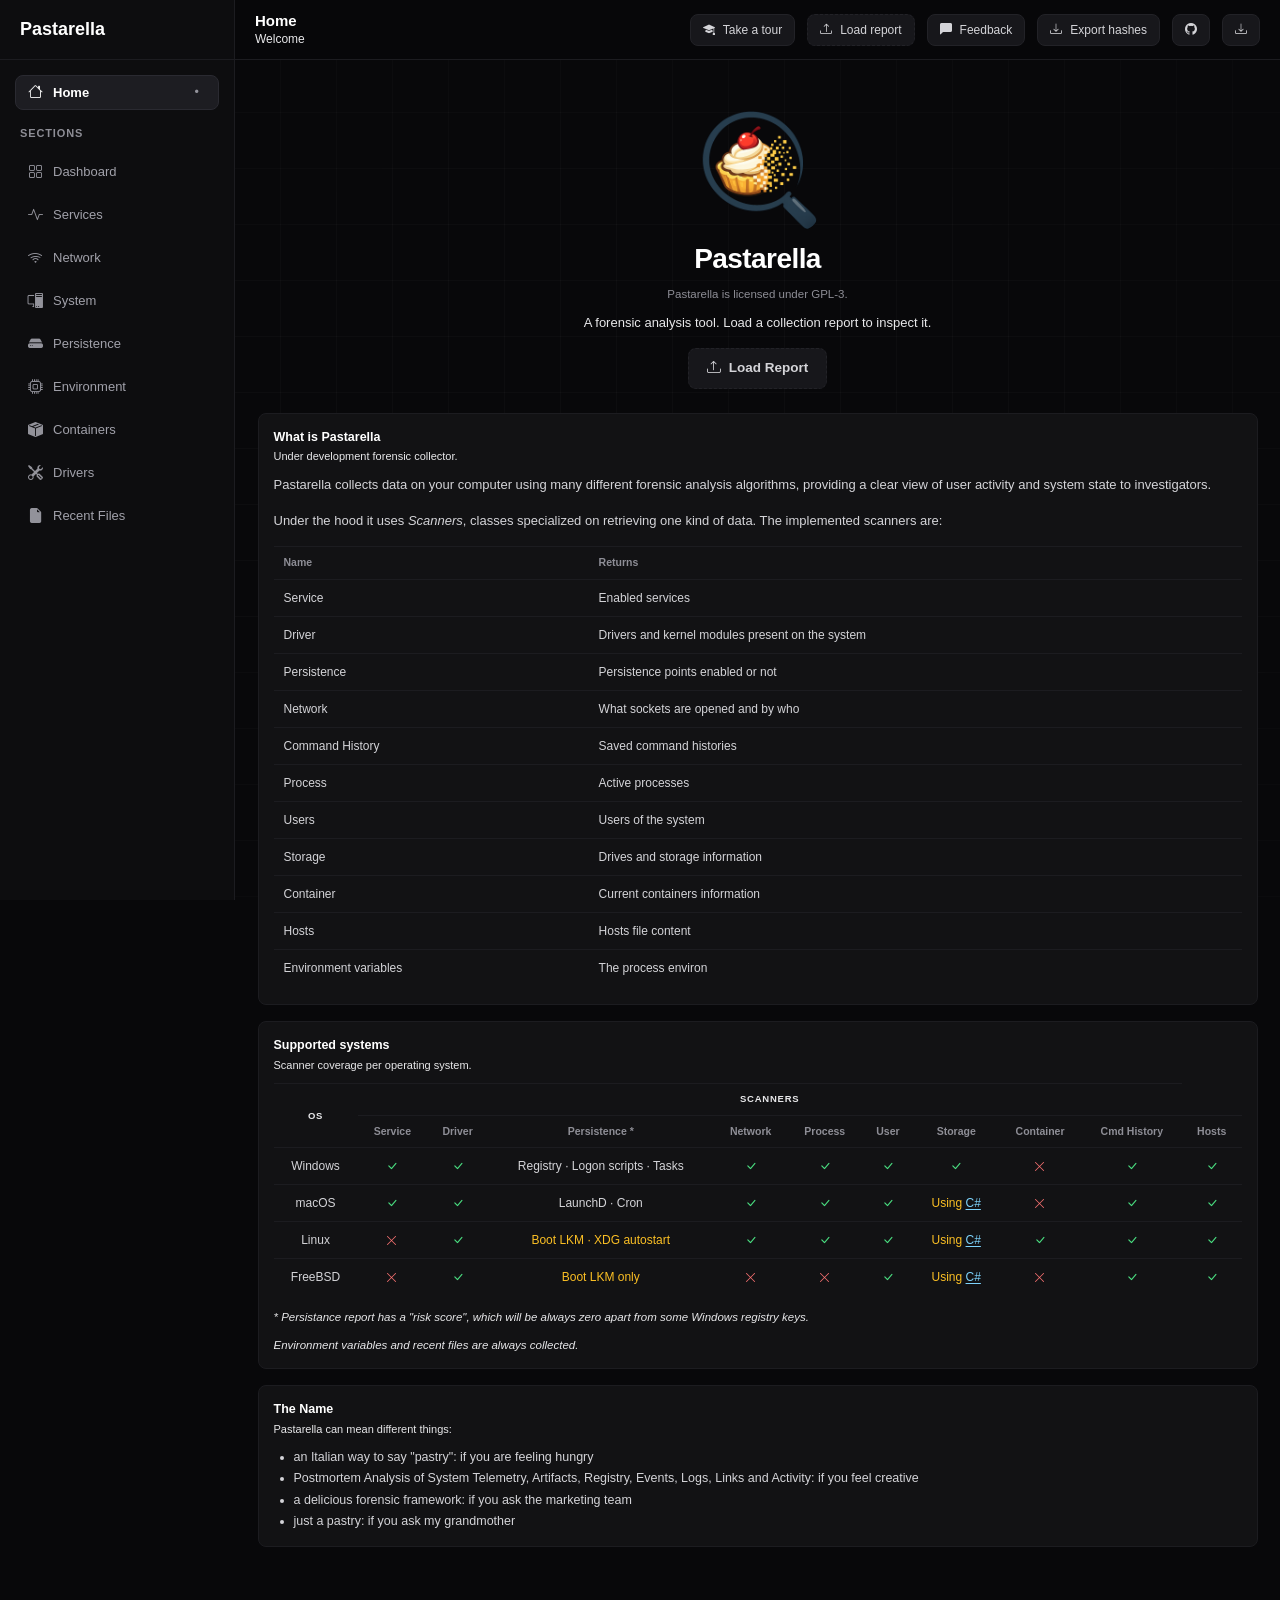
==== commit 7c254e70: "feat(web): started working on a tour" ====
--- a/web/index.html
+++ b/web/index.html
@@ -1,311 +1,228 @@
 <!doctype html>
-<html lang="it">
-    <head>
-        <meta charset="utf-8" />
-        <meta name="viewport" content="width=device-width, initial-scale=1" />
-        <title>Pastarella — Analyzer</title>
-        <link
-            href="https://cdn.jsdelivr.net/npm/bootstrap@5.3.8/dist/css/bootstrap.min.css"
-            rel="stylesheet"
-            integrity="sha384-sRIl4kxILFvY47J16cr9ZwB07vP4J8+LH7qKQnuqkuIAvNWLzeN8tE5YBujZqJLB"
-            crossorigin="anonymous"
-        />
-        <link
-            rel="stylesheet"
-            href="https://cdn.jsdelivr.net/npm/bootstrap-icons@1.11.3/font/bootstrap-icons.min.css"
-        />
-        <link rel="stylesheet" href="./css/variables.css" />
-        <link rel="stylesheet" href="./css/base.css" />
-        <link rel="stylesheet" href="./css/sidebar.css" />
-        <link rel="stylesheet" href="./css/topbar.css" />
-        <link rel="stylesheet" href="./css/content.css" />
-        <link rel="stylesheet" href="./css/cards.css" />
-        <link rel="stylesheet" href="./css/panels.css" />
-        <link rel="stylesheet" href="./css/table.css" />
-        <link rel="stylesheet" href="./css/home.css" />
-        <link rel="stylesheet" href="./css/responsive.css" />
-    </head>
-    <body>
-        <div class="app">
-            <aside class="sidebar">
-                <div class="brand">
-                    <div class="brand-text">
-                        <div class="brand-name">Pastarella</div>
+<html lang="en">
+
+<head>
+    <meta charset="utf-8" />
+    <meta name="viewport" content="width=device-width, initial-scale=1" />
+
+    <title>Pastarella — Analyzer</title>
+
+    <link href="https://cdn.jsdelivr.net/npm/bootstrap@5.3.8/dist/css/bootstrap.min.css" rel="stylesheet"
+        integrity="sha384-sRIl4kxILFvY47J16cr9ZwB07vP4J8+LH7qKQnuqkuIAvNWLzeN8tE5YBujZqJLB" crossorigin="anonymous" />
+    <link rel="stylesheet" href="https://cdn.jsdelivr.net/npm/bootstrap-icons@1.11.3/font/bootstrap-icons.min.css" />
+
+    <link rel="stylesheet" href="./css/variables.css" />
+    <link rel="stylesheet" href="./css/base.css" />
+    <link rel="stylesheet" href="./css/sidebar.css" />
+    <link rel="stylesheet" href="./css/topbar.css" />
+    <link rel="stylesheet" href="./css/content.css" />
+    <link rel="stylesheet" href="./css/cards.css" />
+    <link rel="stylesheet" href="./css/panels.css" />
+    <link rel="stylesheet" href="./css/table.css" />
+    <link rel="stylesheet" href="./css/home.css" />
+    <link rel="stylesheet" href="./css/responsive.css" />
+    <link rel="stylesheet" href="./css/tour.css" />
+</head>
+
+<body>
+    <div class="app">
+        <aside class="sidebar">
+            <div class="brand">
+                <div class="brand-text">
+                    <div class="brand-name">Pastarella</div>
+                </div>
+            </div>
+
+            <nav class="side-nav home-nav">
+                <a href="#" class="side-link" data-page="home" onclick="loadSection('home')">
+                    <i class="bi bi-house"></i>
+                    <span>Home</span>
+                    <i class="bi bi-dot active-dot ms-auto" style="visibility: hidden"></i>
+                </a>
+            </nav>
+
+            <div class="sections-label">Sections</div>
+            <nav class="side-nav">
+                <a href="#" class="side-link" data-page="dashboard" onclick="loadSection('dashboard')">
+                    <i class="bi bi-grid"></i>
+                    <span>Dashboard</span>
+                    <i class="bi bi-dot active-dot ms-auto" style="visibility: hidden;"></i>
+                </a>
+
+                <!-- services -->
+                <a href="#" class="side-link" data-page="services" onclick="loadSection('services')">
+                    <i class="bi bi-activity"></i>
+                    <span>Services</span>
+                    <i class="bi bi-dot active-dot ms-auto" style="visibility: hidden"></i>
+                </a>
+
+                <!-- open ports, hosts -->
+                <a href="#" class="side-link" data-page="network" onclick="loadSection('network')">
+                    <i class="bi bi-wifi"></i>
+                    <span>Network</span>
+                    <i class="bi bi-dot active-dot ms-auto" style="visibility: hidden"></i>
+                </a>
+
+                <!-- system: processes, users, storage -->
+                <a href="#" class="side-link" data-page="system" onclick="loadSection('system')">
+                    <i class="bi bi-pc-display"></i>
+                    <span>System</span>
+                    <i class="bi bi-dot active-dot ms-auto" style="visibility: hidden"></i>
+                </a>
+
+                <!-- persistence -->
+                <a href="#" class="side-link" data-page="persistence" onclick="loadSection('persistence')">
+                    <i class="bi bi-hdd-fill"></i>
+                    <span>Persistence</span>
+                    <i class="bi bi-dot active-dot ms-auto" style="visibility: hidden"></i>
+                </a>
+
+                <!-- environment variables, history -->
+                <a href="#" class="side-link" data-page="environment" onclick="loadSection('environment')">
+                    <i class="bi bi-cpu"></i>
+                    <span>Environment</span>
+                    <i class="bi bi-dot active-dot ms-auto" style="visibility: hidden"></i>
+                </a>
+
+                <!-- containers -->
+                <a href="#" class="side-link" data-page="containers" onclick="loadSection('containers')">
+                    <i class="bi bi-box-seam-fill"></i>
+                    <span>Containers</span>
+                    <i class="bi bi-dot active-dot ms-auto" style="visibility: hidden"></i>
+                </a>
+
+                <!-- drivers -->
+                <a href="#" class="side-link" data-page="drivers" onclick="loadSection('drivers')">
+                    <i class="bi bi-tools"></i>
+                    <span>Drivers</span>
+                    <i class="bi bi-dot active-dot ms-auto" style="visibility: hidden"></i>
+                </a>
+
+                <!-- recent files -->
+                <a href="#" class="side-link" data-page="recentFiles" onclick="loadSection('recentFiles')">
+                    <i class="bi bi-file-earmark-fill"></i>
+                    <span>Recent Files</span>
+                    <i class="bi bi-dot active-dot ms-auto" style="visibility: hidden"></i>
+                </a>
+            </nav>
+        </aside>
+
+        <div class="main-col">
+            <header class="topbar">
+                <div class="topbar-left">
+                    <div class="topbar-title" id="topbarTitle">Home</div>
+                    <div class="topbar-sub" id="topbarSub">Welcome</div>
+                </div>
+                <div class="topbar-right">
+                    <button class="btn-navbar" type="button" data-action="take-a-tour">
+                        <i class="bi bi-mortarboard-fill"></i> Take a tour
+                    </button>
+                    <button class="btn-navbar" type="button" data-action="load-report">
+                        <i class="bi bi-upload"></i> Load report
+                    </button>
+                    <button class="btn-navbar" type="button" data-bs-toggle="modal" data-bs-target="#feedbackModal">
+                        <i class="bi bi-chat-left-fill"></i> Feedback
+                    </button>
+                    <button class="btn-navbar" type="button" onclick="exportHashes()">
+                        <i class="bi bi-download"></i> Export hashes
+                    </button>
+                    <a class="btn-navbar" href="https://github.com/xEcho1337/Pastarella" target="_blank"
+                        rel="noopener noreferrer" title="GitHub" aria-label="GitHub"><i class="bi bi-github"></i></a>
+                    <a class="btn-navbar" href="https://github.com/xEcho1337/Pastarella/releases" target="_blank"
+                        rel="noopener noreferrer" title="Download latest release"
+                        aria-label="Download latest release"><i class="bi bi-download"></i></a>
+                </div>
+            </header>
+
+            <main class="content">
+                <div class="content-inner" id="pageContent">
+                    <!-- here there are sections loaded by Router -->
+                </div>
+            </main>
+        </div>
+    </div>
+
+    <!-- Feedback modal (ported from the old site) -->
+    <div class="modal fade" id="feedbackModal" tabindex="-1" aria-labelledby="feedbackModalLabel" aria-hidden="true">
+        <div class="modal-dialog">
+            <div class="modal-content dark-modal">
+                <div class="modal-header">
+                    <h1 class="modal-title fs-5" id="feedbackModalLabel">
+                        Send feedback
+                    </h1>
+                    <button type="button" class="btn-close btn-close-white" data-bs-dismiss="modal"
+                        aria-label="Close"></button>
+                </div>
+                <div class="modal-body">
+                    <div class="mb-3">
+                        <label for="feedbackSubject" class="form-label">Subject</label>
+                        <input type="text" class="form-control dark-input" id="feedbackSubject"
+                            placeholder="Report title" />
                     </div>
-                </div>
-
-                <nav class="side-nav home-nav">
-                    <a href="#" class="side-link" data-page="index">
-                        <i class="bi bi-house"></i>
-                        <span>Home</span>
-                        <i
-                            class="bi bi-dot active-dot ms-auto"
-                            style="visibility: hidden"
-                        ></i>
-                    </a>
-                </nav>
-
-                <div class="sections-label">Sections</div>
-                <nav class="side-nav">
-                    <a href="#" class="side-link" data-page="dashboard">
-                        <i class="bi bi-grid"></i>
-                        <span>Dashboard</span>
-                        <i class="bi bi-dot active-dot ms-auto"></i>
-                    </a>
-
-                    <!-- services -->
-                    <a href="#" class="side-link" data-page="services">
-                        <i class="bi bi-activity"></i>
-                        <span>Services</span>
-                        <i
-                            class="bi bi-dot active-dot ms-auto"
-                            style="visibility: hidden"
-                        ></i>
-                    </a>
-
-                    <!-- open ports, hosts -->
-                    <a href="#" class="side-link" data-page="network">
-                        <i class="bi bi-wifi"></i>
-                        <span>Network</span>
-                        <i
-                            class="bi bi-dot active-dot ms-auto"
-                            style="visibility: hidden"
-                        ></i>
-                    </a>
-
-                    <!-- system: processes, users, storage -->
-                    <a href="#" class="side-link" data-page="system">
-                        <i class="bi bi-pc-display"></i>
-                        <span>System</span>
-                        <i
-                            class="bi bi-dot active-dot ms-auto"
-                            style="visibility: hidden"
-                        ></i>
-                    </a>
-
-                    <!-- persistence -->
-                    <a href="#" class="side-link" data-page="persistence">
-                        <i class="bi bi-hdd-fill"></i>
-                        <span>Persistence</span>
-                        <i
-                            class="bi bi-dot active-dot ms-auto"
-                            style="visibility: hidden"
-                        ></i>
-                    </a>
-
-                    <!-- environment variables, history -->
-                    <a href="#" class="side-link" data-page="environment">
-                        <i class="bi bi-cpu"></i>
-                        <span>Environment</span>
-                        <i
-                            class="bi bi-dot active-dot ms-auto"
-                            style="visibility: hidden"
-                        ></i>
-                    </a>
-
-                    <!-- containers -->
-                    <a href="#" class="side-link" data-page="containers">
-                        <i class="bi bi-box-seam-fill"></i>
-                        <span>Containers</span>
-                        <i
-                            class="bi bi-dot active-dot ms-auto"
-                            style="visibility: hidden"
-                        ></i>
-                    </a>
-
-                    <!-- drivers -->
-                    <a href="#" class="side-link" data-page="drivers">
-                        <i class="bi bi-tools"></i>
-                        <span>Drivers</span>
-                        <i
-                            class="bi bi-dot active-dot ms-auto"
-                            style="visibility: hidden"
-                        ></i>
-                    </a>
-
-                    <!-- recent files -->
-                    <a href="#" class="side-link" data-page="recent-files">
-                        <i class="bi bi-file-earmark-fill"></i>
-                        <span>Recent Files</span>
-                        <i
-                            class="bi bi-dot active-dot ms-auto"
-                            style="visibility: hidden"
-                        ></i>
-                    </a>
-                </nav>
-            </aside>
-
-            <div class="main-col">
-                <header class="topbar">
-                    <div class="topbar-left">
-                        <div class="topbar-title" id="topbarTitle">Home</div>
-                        <div class="topbar-sub" id="topbarSub">Welcome</div>
+                    <div class="mb-3">
+                        <label for="feedbackMessage" class="form-label">Message</label>
+                        <textarea class="form-control dark-input" id="feedbackMessage" rows="6"></textarea>
                     </div>
-                    <div class="topbar-right">
-                        <button
-                            class="btn-navbar"
-                            type="button"
-                            data-action="load-report"
-                        >
-                            <i class="bi bi-upload"></i> Load report
-                        </button>
-                        <button
-                            class="btn-navbar"
-                            type="button"
-                            data-bs-toggle="modal"
-                            data-bs-target="#feedbackModal"
-                        >
-                            <i class="bi bi-chat-left-fill"></i> Feedback
-                        </button>
-                        <button
-                            class="btn-navbar"
-                            type="button"
-                            data-action="export-hashes"
-                        >
-                            <i class="bi bi-download"></i> Export hashes
-                        </button>
-                        <a
-                            class="btn-navbar"
-                            href="https://github.com/xEcho1337/Pastarella"
-                            target="_blank"
-                            rel="noopener noreferrer"
-                            title="GitHub"
-                            aria-label="GitHub"
-                            ><i class="bi bi-github"></i
-                        ></a>
-                        <a
-                            class="btn-navbar"
-                            href="https://github.com/xEcho1337/Pastarella/releases"
-                            target="_blank"
-                            rel="noopener noreferrer"
-                            title="Download latest release"
-                            aria-label="Download latest release"
-                            ><i class="bi bi-download"></i
-                        ></a>
-                    </div>
-                </header>
-
-                <main class="content">
-                    <div class="content-inner" id="pageContent">
-                        <!-- Page partials from ./pages/ are loaded here by js/router.js -->
-                    </div>
-                </main>
-            </div>
-        </div>
-
-        <!-- Feedback modal (ported from the old site) -->
-        <div
-            class="modal fade"
-            id="feedbackModal"
-            tabindex="-1"
-            aria-labelledby="feedbackModalLabel"
-            aria-hidden="true"
-        >
-            <div class="modal-dialog">
-                <div class="modal-content dark-modal">
-                    <div class="modal-header">
-                        <h1 class="modal-title fs-5" id="feedbackModalLabel">
-                            Send feedback
-                        </h1>
-                        <button
-                            type="button"
-                            class="btn-close btn-close-white"
-                            data-bs-dismiss="modal"
-                            aria-label="Close"
-                        ></button>
-                    </div>
-                    <div class="modal-body">
-                        <div class="mb-3">
-                            <label for="feedbackSubject" class="form-label"
-                                >Subject</label
-                            >
-                            <input
-                                type="text"
-                                class="form-control dark-input"
-                                id="feedbackSubject"
-                                placeholder="Report title"
-                            />
-                        </div>
-                        <div class="mb-3">
-                            <label for="feedbackMessage" class="form-label"
-                                >Message</label
-                            >
-                            <textarea
-                                class="form-control dark-input"
-                                id="feedbackMessage"
-                                rows="6"
-                            ></textarea>
-                        </div>
-                    </div>
-                    <div class="modal-footer">
-                        <button
-                            type="button"
-                            class="btn-refresh"
-                            data-bs-dismiss="modal"
-                        >
-                            Close
-                        </button>
-                        <button
-                            type="button"
-                            class="btn-refresh"
-                            id="sendFeedbackBtn"
-                        >
-                            Send
-                        </button>
-                    </div>
-                </div>
-            </div>
-        </div>
-
-        <!-- Shared markup templates (vanilla): cloned by js/components.js, never rendered directly -->
-        <template id="tpl-page-head">
-            <div class="page-head">
-                <div>
-                    <h1 class="page-title"></h1>
-                    <p class="page-sub"></p>
-                </div>
-            </div>
-        </template>
-
-        <template id="tpl-empty-state">
-            <div class="page-head">
-                <div>
-                    <h1 class="page-title"></h1>
-                    <p class="page-sub"></p>
-                </div>
-            </div>
-            <div class="empty-report">
-                <div class="empty-report-icon">
-                    <i class="bi bi-file-earmark-arrow-up"></i>
-                </div>
-                <div class="empty-report-title">No report loaded</div>
-                <div class="empty-report-text"></div>
-                <button
-                    class="btn-navbar"
-                    type="button"
-                    data-action="load-report"
-                >
-                    <i class="bi bi-upload"></i> Load report
-                </button>
-            </div>
-        </template>
-
-        <script
-            src="https://cdn.jsdelivr.net/npm/bootstrap@5.3.8/dist/js/bootstrap.bundle.min.js"
-            integrity="sha384-FKyoEForCGlyvwx9Hj09JcYn3nv7wiPVlz7YYwJrWVcXK/BmnVDxM+D2scQbITxI"
-            crossorigin="anonymous"
-        ></script>
-        <script src="./js/report-store.js"></script>
-        <script src="./js/components.js"></script>
-        <script src="./js/pager.js"></script>
-        <script src="./js/table-search.js"></script>
-        <script src="./js/section-renderers.js"></script>
-        <script src="./js/column-resize.js"></script>
-        <script src="./js/collapse.js"></script>
-        <script src="./js/export-hashes.js"></script>
-        <script src="./js/feedback.js"></script>
-        <script src="./js/home.js"></script>
-        <script src="./js/dashboard.js"></script>
-        <script src="./js/router.js"></script>
-    </body>
+                </div>
+                <div class="modal-footer">
+                    <button type="button" class="btn-refresh" data-bs-dismiss="modal">
+                        Close
+                    </button>
+                    <button type="button" class="btn-refresh" id="sendFeedbackBtn">
+                        Send
+                    </button>
+                </div>
+            </div>
+        </div>
+    </div>
+
+    <!-- Shared markup templates (vanilla): cloned by js/components.js, never rendered directly -->
+    <template id="tpl-page-head">
+        <div class="page-head">
+            <div>
+                <h1 class="page-title"></h1>
+                <p class="page-sub"></p>
+            </div>
+        </div>
+    </template>
+
+    <template id="tpl-empty-state">
+        <div class="page-head">
+            <div>
+                <h1 class="page-title"></h1>
+                <p class="page-sub"></p>
+            </div>
+        </div>
+        <div class="empty-report">
+            <div class="empty-report-icon">
+                <i class="bi bi-file-earmark-arrow-up"></i>
+            </div>
+            <div class="empty-report-title">No report loaded</div>
+            <div class="empty-report-text">Load an AnalysisReport JSON to inspect this section</div>
+            <button class="btn-navbar" type="button" data-action="load-report">
+                <i class="bi bi-upload"></i> Load report
+            </button>
+        </div>
+    </template>
+
+    <script src="https://cdn.jsdelivr.net/npm/bootstrap@5.3.8/dist/js/bootstrap.bundle.min.js"
+        integrity="sha384-FKyoEForCGlyvwx9Hj09JcYn3nv7wiPVlz7YYwJrWVcXK/BmnVDxM+D2scQbITxI"
+        crossorigin="anonymous"></script>
+
+    <script type="module" src="./js/collapse.js"></script>
+    <script type="module" src="./js/column-resize.js"></script>
+    <script type="module" src="./js/export-hashes.js"></script>
+    <script type="module" src="./js/feedback.js"></script>
+    <script type="module" src="./js/pager.js"></script>
+    <script type="module" src="./js/pastarella-report.js"></script>
+    <script type="module" src="./js/section-renderers.js"></script>
+    <script type="module" src="./js/table-search.js"></script>
+
+    <script type="module" src="./js/dashboard.js"></script>
+    <script type="module" src="./js/home.js"></script>
+    <script type="module" src="./js/tour.js"></script>
+
+    <script type="module" src="./js/Router.js"></script>
+</body>
+
 </html>
--- a/web/css/table.css
+++ b/web/css/table.css
@@ -9,7 +9,7 @@
 
 .recent-head {
     display: flex;
-    align-items: flex-start;
+    align-items: center;
     justify-content: space-between;
     margin-bottom: 8px;
 }
--- a/web/css/tour.css
+++ b/web/css/tour.css
@@ -0,0 +1,70 @@
+.tour-overlay {
+    position: fixed;
+    inset: 0;
+    background: rgba(0, 0, 0, 0.6);
+    z-index: 1000;
+}
+
+.tour-highlight {
+    position: relative;
+    z-index: 1001 !important;
+    outline: 2px solid #4ade80;
+    outline-offset: 4px;
+    border-radius: 8px;
+    box-shadow: 0 0 0 4px rgba(74, 222, 128, 0.15);
+}
+
+.tour-popup {
+    position: fixed;
+    z-index: 1002;
+    width: 300px;
+    max-width: calc(100vw - 16px);
+    padding: 14px 15px;
+    background: var(--panel-2);
+    border: 1px solid var(--border);
+    border-radius: 8px;
+    box-shadow: 0 12px 40px rgba(0, 0, 0, 0.6);
+    color: var(--text);
+}
+
+.tour-popup h3 {
+    margin: 0 0 4px;
+    font-size: 13px;
+    font-weight: 700;
+}
+
+.tour-popup p {
+    margin: 0 0 10px;
+    font-size: 12px;
+    color: var(--muted);
+}
+
+.tour-meta {
+    margin-bottom: 10px;
+    font-size: 11px;
+    color: var(--muted-2);
+}
+
+.tour-actions {
+    display: flex;
+    justify-content: space-between;
+    gap: 8px;
+}
+
+.tour-actions .tour-next,
+.tour-actions .tour-back,
+.tour-actions .tour-close {
+    padding: 6px 12px;
+    background: #17171b;
+    border: 1px solid var(--border);
+    border-radius: 8px;
+    font-size: 12px;
+    color: #d4d4d8;
+    cursor: pointer;
+}
+
+.tour-actions .tour-next:hover,
+.tour-actions .tour-back:hover,
+.tour-actions .tour-close:hover {
+    background: #1e1e24;
+}
